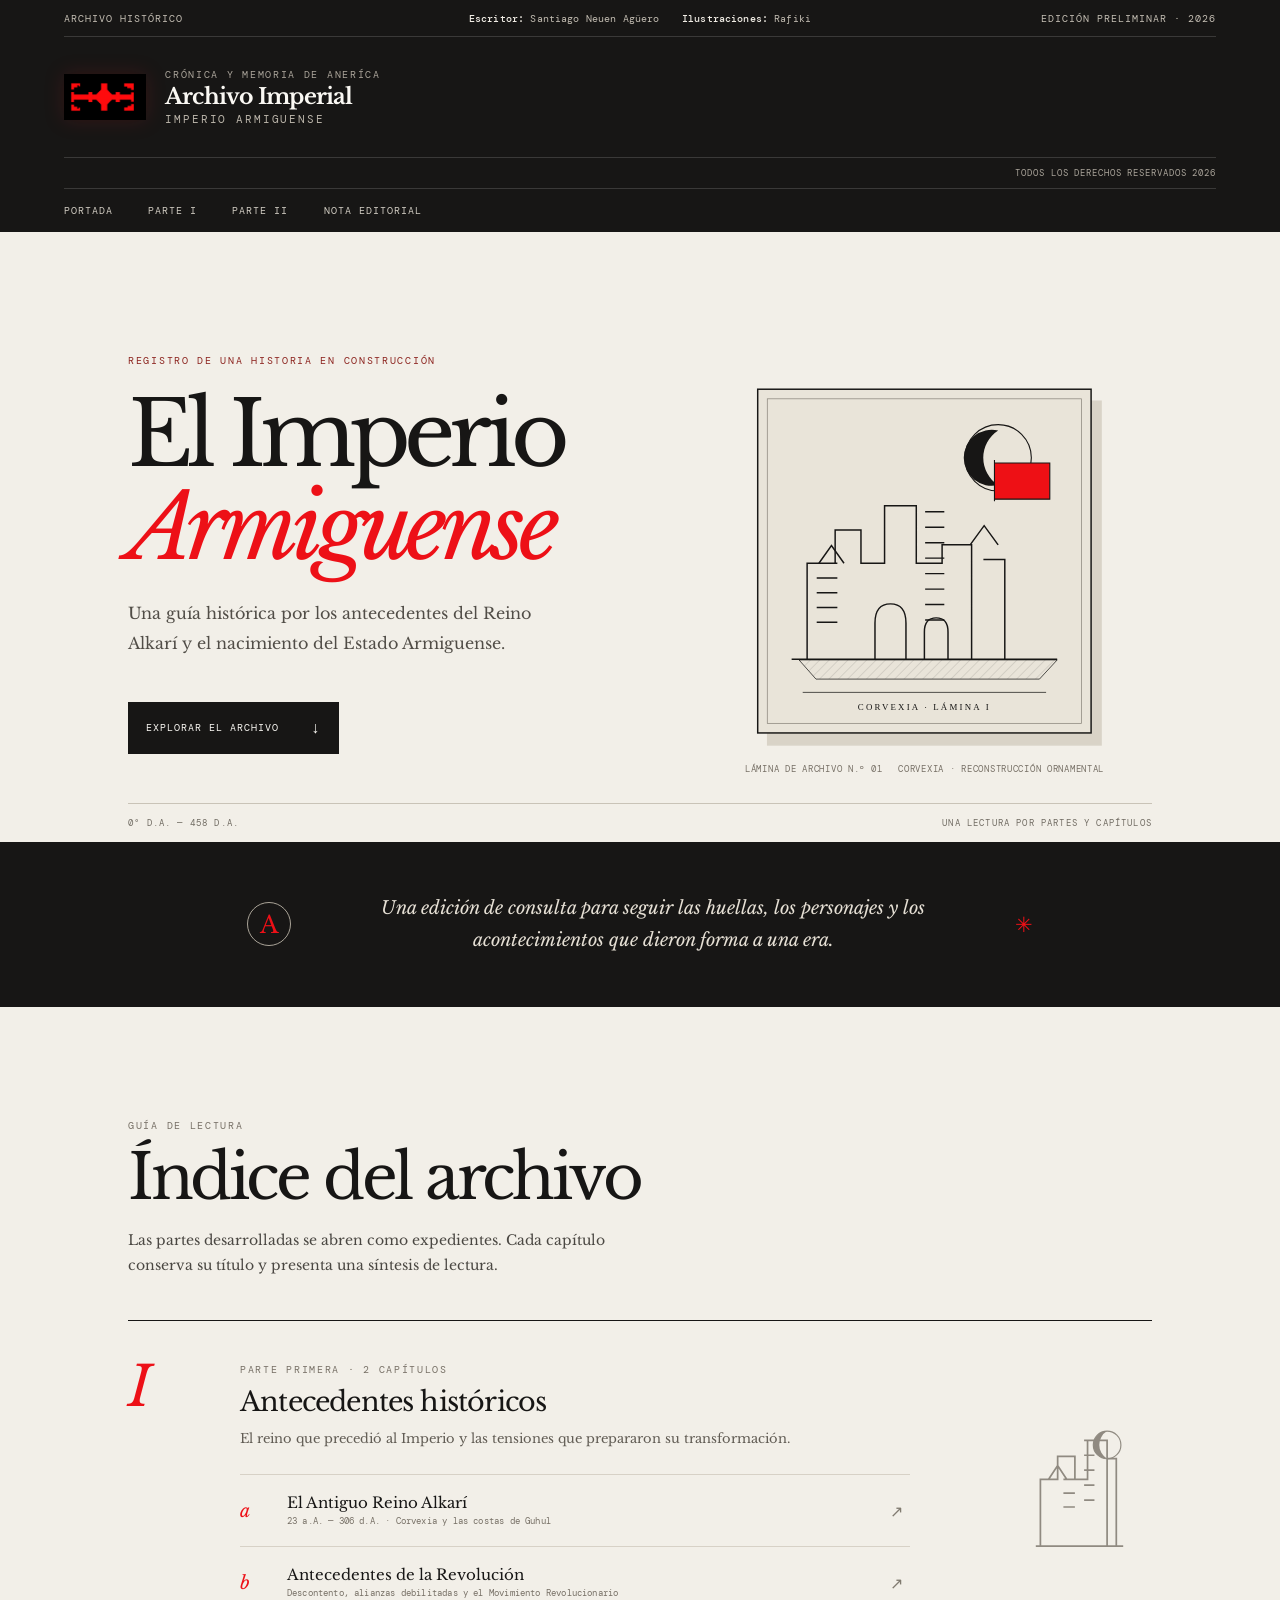
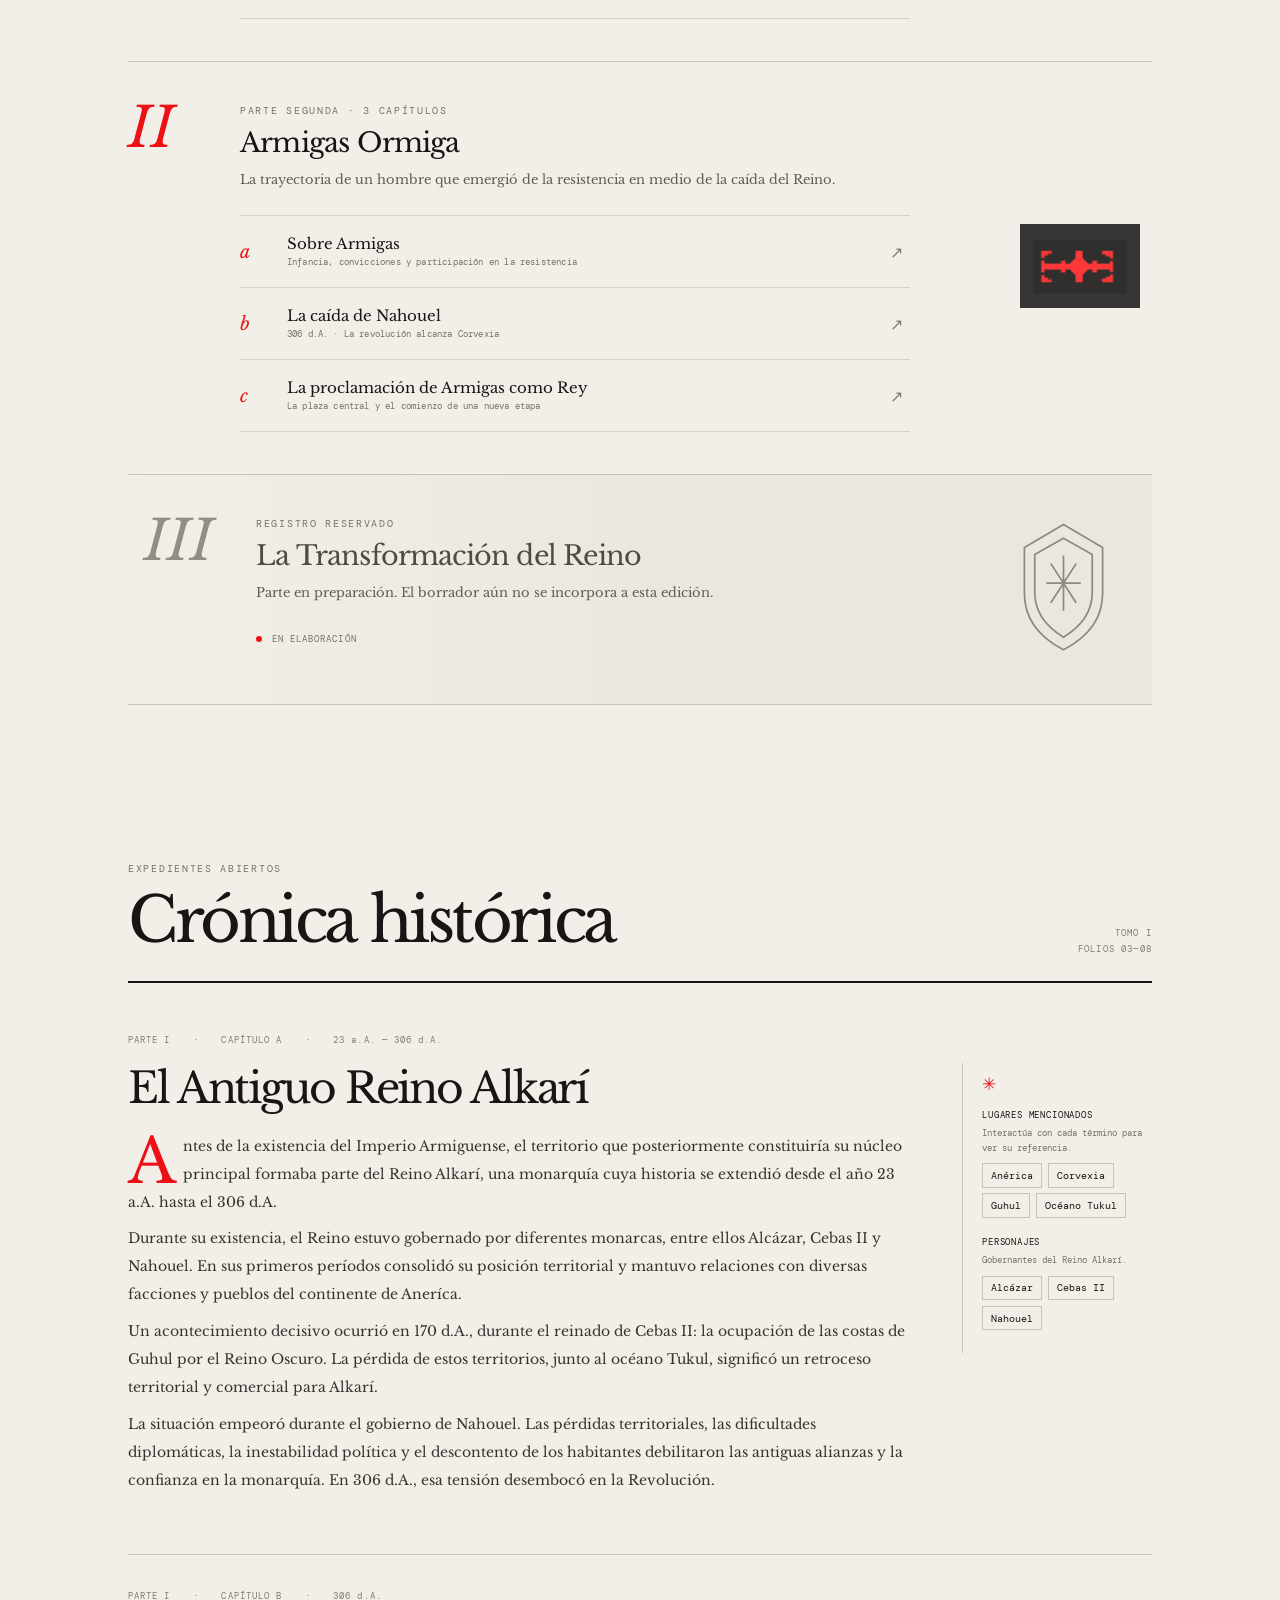
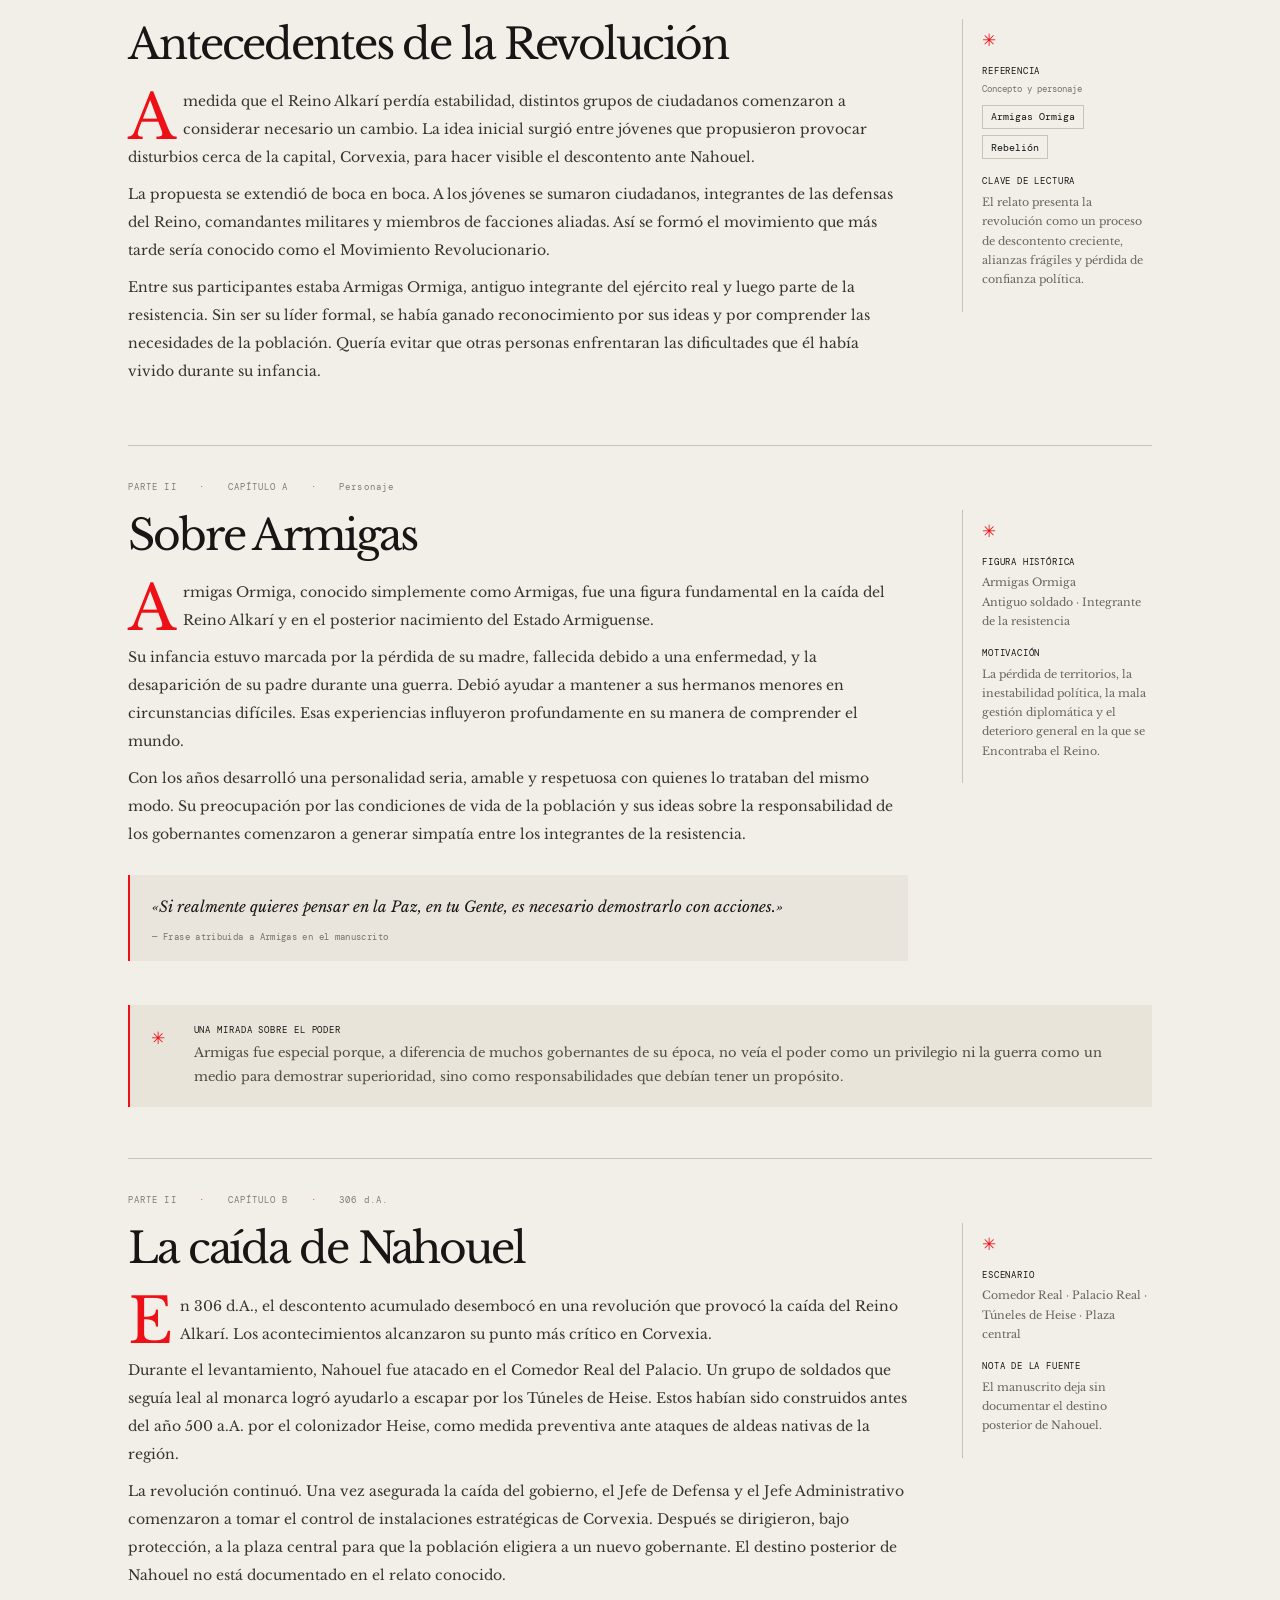
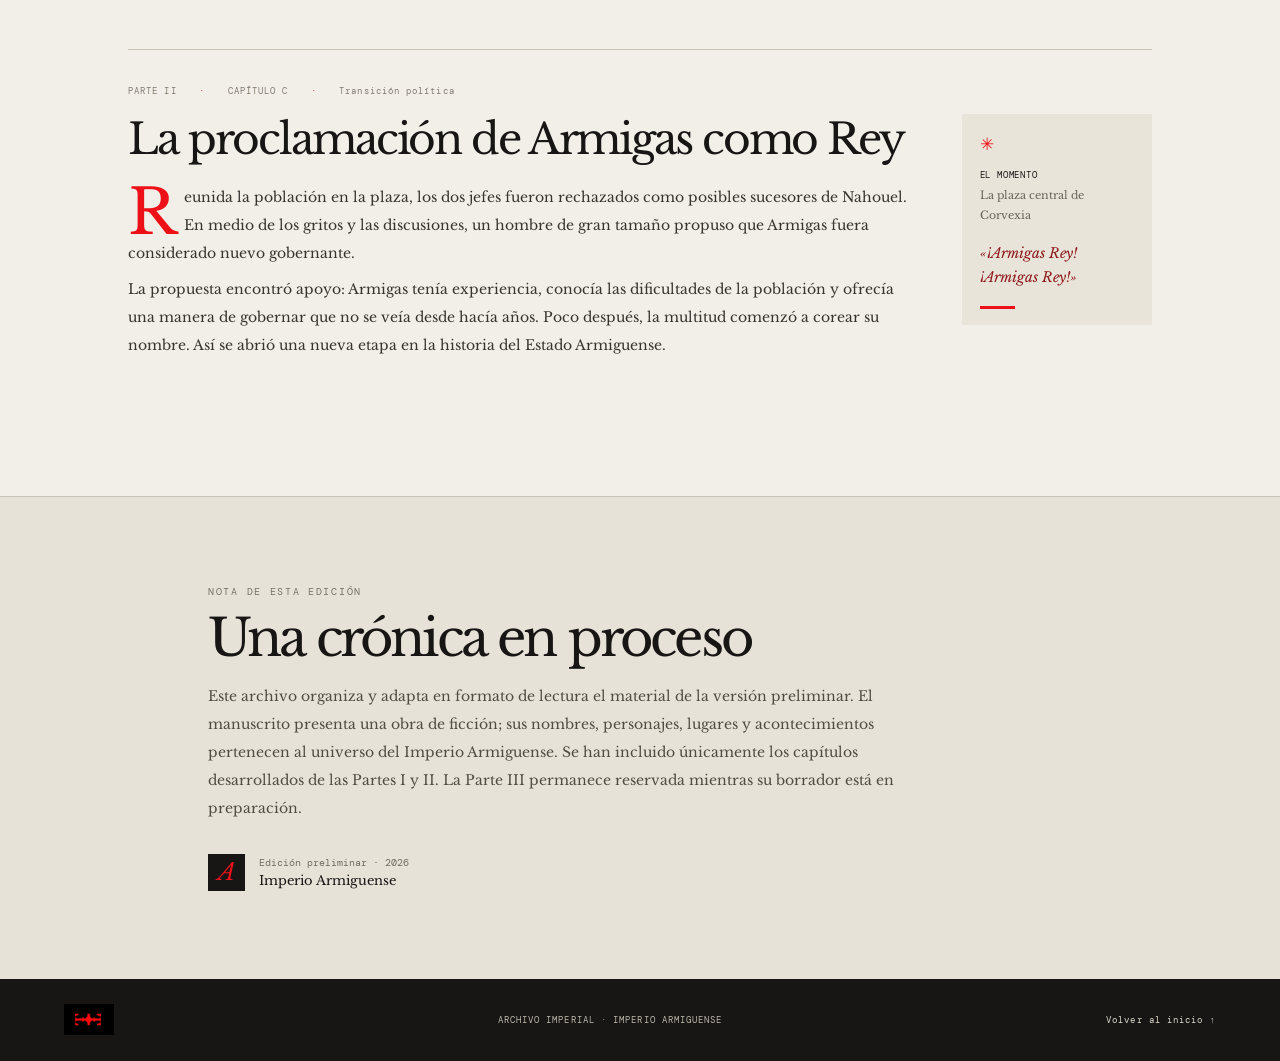
==== index.html @ c85f501e "Version Tester Se Incorporo por primera ver la Versión 1.0.0 de la "Historia Armiguense" (Textos Pre" ====
<!doctype html>
<html lang="es">
<head>
  <meta charset="utf-8">
  <meta name="viewport" content="width=device-width, initial-scale=1">
  <meta name="theme-color" content="#11100f">
  <meta name="description" content="Archivo histórico del Imperio Armiguense. Edición preliminar para consulta y lectura.">
  <title>Archivo Imperial · Imperio Armiguense</title>
  <link rel="stylesheet" href="styles.css">
</head>
<body>
  <a class="skip-link" href="#contenido">Saltar al contenido</a>
  <header class="masthead" id="inicio">
    <div class="topline"><span>ARCHIVO HISTÓRICO</span><span class="topline-credits"><span><strong>Escritor:</strong> Santiago Neuen Agüero</span><span><strong>Ilustraciones:</strong> Rafiki</span></span><span>EDICIÓN PRELIMINAR · 2026</span></div>
    <div class="masthead-main">
      <a class="sigil" href="#inicio" aria-label="Inicio del Archivo Imperial"><img src="estandarte-armiguense.png" alt="Estandarte rojo del Imperio Armiguense"></a>
      <div class="masthead-copy"><p class="eyebrow">Crónica y memoria de Aneríca</p><a class="wordmark" href="#inicio">Archivo Imperial</a><p class="subtitle">Imperio Armiguense</p></div>
      <button class="menu-toggle" aria-expanded="false" aria-controls="site-nav">Índice <span aria-hidden="true">☰</span></button>
    </div>
    <div class="rights-line"><span>Todos los Derechos Reservados 2026</span></div>
    <nav class="site-nav" id="site-nav" aria-label="Navegación principal">
      <a href="#portada">Portada</a><a href="#parte-i">Parte I</a><a href="#parte-ii">Parte II</a><a href="#nota-editorial">Nota editorial</a>
    </nav>
  </header>

  <main id="contenido">
    <section class="hero" id="portada" aria-labelledby="hero-title">
      <div class="hero-copy">
        <p class="eyebrow">Registro de una historia en construcción</p>
        <h1 id="hero-title">El Imperio<br><em>Armiguense</em></h1>
        <p class="hero-lede">Una guía histórica por los antecedentes del Reino Alkarí y el nacimiento del Estado Armiguense.</p>
        <a class="button" href="#indice">Explorar el archivo <span aria-hidden="true">↓</span></a>
      </div>
      <figure class="hero-art">
        <svg class="archival-illustration" viewBox="0 0 500 510" role="img" aria-labelledby="art-title art-desc">
          <title id="art-title">Estudio de archivo: Corvexia y el estandarte</title><desc id="art-desc">Ilustración vectorial original de una torre antigua, una luna y el estandarte armiguense, enmarcados como una lámina histórica.</desc>
          <defs><pattern id="hatch" width="9" height="9" patternTransform="rotate(45)" patternUnits="userSpaceOnUse"><line x1="0" y1="0" x2="0" y2="9" stroke="#171615" stroke-width="1" opacity=".28"/></pattern></defs>
          <rect x="24" y="22" width="452" height="466" fill="#e9e4d9" stroke="#171615" stroke-width="2"/><rect x="37" y="35" width="426" height="440" fill="none" stroke="#8b867c"/>
          <circle cx="350" cy="115" r="45" fill="none" stroke="#171615" stroke-width="1.5"/><path d="M350 78a38 38 0 1 0 0 74 44 44 0 0 1 0-74Z" fill="#171615"/>
          <path d="M70 388h360M91 388V258h38v-45h35v45h32v-78h43v78h35V233h40v155M104 258h28m-28 20h28m-28 20h28m-28 20h28m-28 20h28M251 188h26m-26 21h26m-26 21h26m-26 21h26m-26 21h26m-26 21h26m-26 21h26m-26 21h26M330 253h29v135" fill="none" stroke="#171615" stroke-width="2"/>
          <path d="M183 388v-49q0-26 21-26t21 26v49M250 388v-37q0-19 16-19t16 19v37M107 258l17-24 17 24m171-25 19-26 19 26" fill="none" stroke="#171615" stroke-width="2"/>
          <path d="M80 389h350l-24 26H103z" fill="url(#hatch)" stroke="#171615"/><path d="M345 174v-56m0 4h75v49h-75" fill="#ee1015" stroke="#171615" stroke-width="1.5"/><path d="M85 433h330" stroke="#171615"/><text x="250" y="457" text-anchor="middle" font-family="Georgia,serif" font-size="12" letter-spacing="3" fill="#171615">CORVEXIA · LÁMINA I</text>
          <g fill="#171615"><path d="M82 95h34m-17-17v34M412 83h24m-12-12v24M80 345h19m-9-10v20M414 340h21m-11-11v22"/></g>
        </svg>
        <figcaption><span>Lámina de archivo n.º 01</span><span>Corvexia · reconstrucción ornamental</span></figcaption>
      </figure>
      <div class="hero-foot"><span>0° d.A. — 458 d.A.</span><span>Una lectura por partes y capítulos</span></div>
    </section>

    <section class="intro-band" aria-label="Acerca de esta edición">
      <span class="seal" aria-hidden="true">A</span><p>Una edición de consulta para seguir las huellas, los personajes y los acontecimientos que dieron forma a una era.</p><span class="intro-mark">✳</span>
    </section>

    <section class="archive-section" id="indice" aria-labelledby="index-title">
      <div class="section-heading"><p class="eyebrow">Guía de lectura</p><h2 id="index-title">Índice del archivo</h2><p class="section-note">Las partes desarrolladas se abren como expedientes. Cada capítulo conserva su título y presenta una síntesis de lectura.</p></div>
      <div class="part-list">
        <article class="part-card" id="parte-i">
          <div class="part-number">I</div><div class="part-body"><p class="eyebrow">Parte primera · 2 capítulos</p><h3>Antecedentes históricos</h3><p>El reino que precedió al Imperio y las tensiones que prepararon su transformación.</p>
            <div class="chapter-list">
              <a class="chapter" href="#capitulo-alkari"><span class="chapter-letter">a</span><span><strong>El Antiguo Reino Alkarí</strong><small>23 a.A. — 306 d.A. · Corvexia y las costas de Guhul</small></span><span class="arrow">↗</span></a>
              <a class="chapter" href="#capitulo-revolucion"><span class="chapter-letter">b</span><span><strong>Antecedentes de la Revolución</strong><small>Descontento, alianzas debilitadas y el Movimiento Revolucionario</small></span><span class="arrow">↗</span></a>
            </div>
          </div>
          <div class="part-ornament" aria-hidden="true"><svg viewBox="0 0 100 130"><path d="M16 114V56h15V36h15v20h11V22h17v92M12 114h76M36 56h10m-10 12h10m-10 12h10m8-58h9m-9 13h9m-9 13h9m-9 13h9m-9 13h9m11-36h8v76M23 56l8-12 8 12" fill="none" stroke="currentColor" stroke-width="1.5"/><circle cx="74" cy="26" r="12" fill="none" stroke="currentColor"/><path d="M74 14a12 12 0 1 0 0 24 14 14 0 0 1 0-24" fill="currentColor"/></svg></div>
        </article>
        <article class="part-card" id="parte-ii">
          <div class="part-number">II</div><div class="part-body"><p class="eyebrow">Parte segunda · 3 capítulos</p><h3>Armigas Ormiga</h3><p>La trayectoria de un hombre que emergió de la resistencia en medio de la caída del Reino.</p>
            <div class="chapter-list">
              <a class="chapter" href="#capitulo-armigas"><span class="chapter-letter">a</span><span><strong>Sobre Armigas</strong><small>Infancia, convicciones y participación en la resistencia</small></span><span class="arrow">↗</span></a>
              <a class="chapter" href="#capitulo-nahouel"><span class="chapter-letter">b</span><span><strong>La caída de Nahouel</strong><small>306 d.A. · La revolución alcanza Corvexia</small></span><span class="arrow">↗</span></a>
              <a class="chapter" href="#capitulo-proclamacion"><span class="chapter-letter">c</span><span><strong>La proclamación de Armigas como Rey</strong><small>La plaza central y el comienzo de una nueva etapa</small></span><span class="arrow">↗</span></a>
            </div>
          </div>
          <div class="part-ornament emblem-ornament" aria-hidden="true"><img src="estandarte-armiguense.png" alt=""></div>
        </article>
        <article class="part-card future" aria-label="Parte III en preparación">
          <div class="part-number">III</div><div class="part-body"><p class="eyebrow">Registro reservado</p><h3>La Transformación del Reino</h3><p>Parte en preparación. El borrador aún no se incorpora a esta edición.</p><span class="coming"><i></i> En elaboración</span></div>
          <div class="part-ornament" aria-hidden="true"><svg viewBox="0 0 100 130"><path d="M50 10 84 30v40c0 23-15 39-34 49C31 109 16 93 16 70V30zM50 22 75 36v33c0 17-10 30-25 39C35 99 25 86 25 69V36z" fill="none" stroke="currentColor" stroke-width="1.5"/><path d="M50 37v48m-15-24h30m-26-17 22 34m0-34L39 78" stroke="currentColor" stroke-width="1.5"/></svg></div>
        </article>
      </div>
    </section>

    <section class="reading-section" aria-labelledby="reading-title">
      <div class="reading-header"><div><p class="eyebrow">Expedientes abiertos</p><h2 id="reading-title">Crónica histórica</h2></div><span class="folio">TOMO I<br>FOLIOS 03—08</span></div>
      <article class="chapter-entry" id="capitulo-alkari">
        <div class="entry-meta"><span>PARTE I</span><span>CAPÍTULO A</span><span>23 a.A. — 306 d.A.</span></div><div class="entry-layout"><div><h3>El Antiguo Reino Alkarí</h3><p class="dropcap">Antes de la existencia del Imperio Armiguense, el territorio que posteriormente constituiría su núcleo principal formaba parte del Reino Alkarí, una monarquía cuya historia se extendió desde el año 23 a.A. hasta el 306 d.A.</p><p>Durante su existencia, el Reino estuvo gobernado por diferentes monarcas, entre ellos Alcázar, Cebas II y Nahouel. En sus primeros períodos consolidó su posición territorial y mantuvo relaciones con diversas facciones y pueblos del continente de Aneríca.</p><p>Un acontecimiento decisivo ocurrió en 170 d.A., durante el reinado de Cebas II: la ocupación de las costas de Guhul por el Reino Oscuro. La pérdida de estos territorios, junto al océano Tukul, significó un retroceso territorial y comercial para Alkarí.</p><p>La situación empeoró durante el gobierno de Nahouel. Las pérdidas territoriales, las dificultades diplomáticas, la inestabilidad política y el descontento de los habitantes debilitaron las antiguas alianzas y la confianza en la monarquía. En 306 d.A., esa tensión desembocó en la Revolución.</p></div><aside class="margin-note glossary-note"><span class="note-symbol">✳</span><p class="note-heading"><strong>Lugares mencionados</strong><span>Interactúa con cada término para ver su referencia.</span></p><div class="glossary-list"><span class="glossary-item"><button class="glossary-trigger" aria-expanded="false" aria-describedby="tip-anerica">Anérica</button><span class="glossary-tooltip" id="tip-anerica" role="tooltip">Continente en el que se desarrollaron los principales acontecimientos históricos del Imperio Armiguense y de otros reinos y territorios.</span></span><span class="glossary-item"><button class="glossary-trigger" aria-expanded="false" aria-describedby="tip-corvexia">Corvexia</button><span class="glossary-tooltip" id="tip-corvexia" role="tooltip">Capital del Reino Alkarí y escenario de la revolución que puso fin al gobierno de Nahouel.</span></span><span class="glossary-item"><button class="glossary-trigger" aria-expanded="false" aria-describedby="tip-guhul">Guhul</button><span class="glossary-tooltip" id="tip-guhul" role="tooltip">Territorio costero del Reino Alkarí, ocupado por el Reino Oscuro en 170 d.A. y recuperado posteriormente por Armigas.</span></span><span class="glossary-item"><button class="glossary-trigger" aria-expanded="false" aria-describedby="tip-tukul">Océano Tukul</button><span class="glossary-tooltip" id="tip-tukul" role="tooltip">Cuerpo de agua que limita con las costas de Guhul, en la región de Anérica del Sur.</span></span></div><p class="note-heading people-heading"><strong>Personajes</strong><span>Gobernantes del Reino Alkarí.</span></p><div class="glossary-list"><span class="glossary-item"><button class="glossary-trigger" aria-expanded="false" aria-describedby="tip-alcazar">Alcázar</button><span class="glossary-tooltip" id="tip-alcazar" role="tooltip">Primer gobernante conocido del Reino Alkarí. Su mandato se extendió desde el 23 a.A. hasta el 107 d.A.</span></span><span class="glossary-item"><button class="glossary-trigger" aria-expanded="false" aria-describedby="tip-cebas">Cebas II</button><span class="glossary-tooltip" id="tip-cebas" role="tooltip">Segundo gobernante del Reino Alkarí. Durante su mandato, en 170 d.A., el Reino Oscuro ocupó las costas de Guhul.</span></span><span class="glossary-item"><button class="glossary-trigger" aria-expanded="false" aria-describedby="tip-nahouel">Nahouel</button><span class="glossary-tooltip" id="tip-nahouel" role="tooltip">Último rey del Reino Alkarí. Fue derrocado durante la revolución de Corvexia en 306 d.A.</span></span></div></aside></div>
      </article>
      <article class="chapter-entry" id="capitulo-revolucion">
        <div class="entry-meta"><span>PARTE I</span><span>CAPÍTULO B</span><span>306 d.A.</span></div><div class="entry-layout"><div><h3>Antecedentes de la Revolución</h3><p class="dropcap">A medida que el Reino Alkarí perdía estabilidad, distintos grupos de ciudadanos comenzaron a considerar necesario un cambio. La idea inicial surgió entre jóvenes que propusieron provocar disturbios cerca de la capital, Corvexia, para hacer visible el descontento ante Nahouel.</p><p>La propuesta se extendió de boca en boca. A los jóvenes se sumaron ciudadanos, integrantes de las defensas del Reino, comandantes militares y miembros de facciones aliadas. Así se formó el movimiento que más tarde sería conocido como el Movimiento Revolucionario.</p><p>Entre sus participantes estaba Armigas Ormiga, antiguo integrante del ejército real y luego parte de la resistencia. Sin ser su líder formal, se había ganado reconocimiento por sus ideas y por comprender las necesidades de la población. Quería evitar que otras personas enfrentaran las dificultades que él había vivido durante su infancia.</p></div><aside class="margin-note glossary-note"><span class="note-symbol">✳</span><p class="note-heading"><strong>Referencia</strong><span>Concepto y personaje</span></p><div class="glossary-list"><span class="glossary-item"><button class="glossary-trigger" aria-expanded="false" aria-describedby="tip-armigas">Armigas Ormiga</button><span class="glossary-tooltip" id="tip-armigas" role="tooltip">Fundador del Imperio Armiguense y primer rey tras la caída del Reino Alkarí. Destacó por su compromiso con la población y su visión de gobierno.</span></span><span class="glossary-item"><button class="glossary-trigger" aria-expanded="false" aria-describedby="tip-rebelion">Rebelión</button><span class="glossary-tooltip" id="tip-rebelion" role="tooltip">Movimiento de oposición contra una autoridad establecida, generalmente motivado por el descontento o el rechazo a sus decisiones y formas de gobierno.</span></span></div><p><strong>Clave de lectura</strong>El relato presenta la revolución como un proceso de descontento creciente, alianzas frágiles y pérdida de confianza política.</p></aside></div>
      </article>
      <article class="chapter-entry" id="capitulo-armigas">
        <div class="entry-meta"><span>PARTE II</span><span>CAPÍTULO A</span><span>Personaje</span></div><div class="entry-layout"><div><h3>Sobre Armigas</h3><p class="dropcap">Armigas Ormiga, conocido simplemente como Armigas, fue una figura fundamental en la caída del Reino Alkarí y en el posterior nacimiento del Estado Armiguense.</p><p>Su infancia estuvo marcada por la pérdida de su madre, fallecida debido a una enfermedad, y la desaparición de su padre durante una guerra. Debió ayudar a mantener a sus hermanos menores en circunstancias difíciles. Esas experiencias influyeron profundamente en su manera de comprender el mundo.</p><p>Con los años desarrolló una personalidad seria, amable y respetuosa con quienes lo trataban del mismo modo. Su preocupación por las condiciones de vida de la población y sus ideas sobre la responsabilidad de los gobernantes comenzaron a generar simpatía entre los integrantes de la resistencia.</p><blockquote>«Si realmente quieres pensar en la Paz, en tu Gente, es necesario demostrarlo con acciones.»<cite>— Frase atribuida a Armigas en el manuscrito</cite></blockquote></div><aside class="margin-note"><span class="note-symbol">✳</span><p><strong>Figura histórica</strong>Armigas Ormiga<br>Antiguo soldado · Integrante de la resistencia</p><p><strong>Motivación</strong>La pérdida de territorios, la inestabilidad política, la mala gestión diplomática y el deterioro general en la que se Encontraba el Reino.</p></aside></div>
        <div class="armigas-detail"><span class="detail-mark" aria-hidden="true">✳</span><p><strong>Una mirada sobre el poder</strong>Armigas fue especial porque, a diferencia de muchos gobernantes de su época, no veía el poder como un privilegio ni la guerra como un medio para demostrar superioridad, sino como responsabilidades que debían tener un propósito.</p></div>
      </article>
      <article class="chapter-entry" id="capitulo-nahouel">
        <div class="entry-meta"><span>PARTE II</span><span>CAPÍTULO B</span><span>306 d.A.</span></div><div class="entry-layout"><div><h3>La caída de Nahouel</h3><p class="dropcap">En 306 d.A., el descontento acumulado desembocó en una revolución que provocó la caída del Reino Alkarí. Los acontecimientos alcanzaron su punto más crítico en Corvexia.</p><p>Durante el levantamiento, Nahouel fue atacado en el Comedor Real del Palacio. Un grupo de soldados que seguía leal al monarca logró ayudarlo a escapar por los Túneles de Heise. Estos habían sido construidos antes del año 500 a.A. por el colonizador Heise, como medida preventiva ante ataques de aldeas nativas de la región.</p><p>La revolución continuó. Una vez asegurada la caída del gobierno, el Jefe de Defensa y el Jefe Administrativo comenzaron a tomar el control de instalaciones estratégicas de Corvexia. Después se dirigieron, bajo protección, a la plaza central para que la población eligiera a un nuevo gobernante. El destino posterior de Nahouel no está documentado en el relato conocido.</p></div><aside class="margin-note"><span class="note-symbol">✳</span><p><strong>Escenario</strong>Comedor Real · Palacio Real · Túneles de Heise · Plaza central</p><p><strong>Nota de la fuente</strong>El manuscrito deja sin documentar el destino posterior de Nahouel.</p></aside></div>
      </article>
      <article class="chapter-entry last-entry" id="capitulo-proclamacion">
        <div class="entry-meta"><span>PARTE II</span><span>CAPÍTULO C</span><span>Transición política</span></div><div class="entry-layout"><div><h3>La proclamación de Armigas como Rey</h3><p class="dropcap">Reunida la población en la plaza, los dos jefes fueron rechazados como posibles sucesores de Nahouel. En medio de los gritos y las discusiones, un hombre de gran tamaño propuso que Armigas fuera considerado nuevo gobernante.</p><p>La propuesta encontró apoyo: Armigas tenía experiencia, conocía las dificultades de la población y ofrecía una manera de gobernar que no se veía desde hacía años. Poco después, la multitud comenzó a corear su nombre. Así se abrió una nueva etapa en la historia del Estado Armiguense.</p></div><aside class="margin-note proclamation-note"><span class="note-symbol">✳</span><p><strong>El momento</strong>La plaza central de Corvexia</p><p>«¡Armigas Rey! ¡Armigas Rey!»</p><span class="red-rule"></span></aside></div>
      </article>
    </section>

    <section class="editorial-note" id="nota-editorial"><p class="eyebrow">Nota de esta edición</p><h2>Una crónica en proceso</h2><p>Este archivo organiza y adapta en formato de lectura el material de la versión preliminar. El manuscrito presenta una obra de ficción; sus nombres, personajes, lugares y acontecimientos pertenecen al universo del Imperio Armiguense. Se han incluido únicamente los capítulos desarrollados de las Partes I y II. La Parte III permanece reservada mientras su borrador está en preparación.</p><div class="editorial-signature"><span class="signature-mark">A</span><span>Edición preliminar · 2026<br><strong>Imperio Armiguense</strong></span></div></section>
  </main>
  <footer class="footer"><a class="footer-mark" href="#inicio"><img src="estandarte-armiguense.png" alt=""></a><span>ARCHIVO IMPERIAL · IMPERIO ARMIGUENSE</span><a href="#inicio">Volver al inicio ↑</a></footer>
  <script>
    const toggle = document.querySelector('.menu-toggle');
    const nav = document.querySelector('.site-nav');
    toggle.addEventListener('click', () => {
      const open = toggle.getAttribute('aria-expanded') === 'true';
      toggle.setAttribute('aria-expanded', String(!open));
      nav.classList.toggle('is-open', !open);
    });
    nav.querySelectorAll('a').forEach(link => link.addEventListener('click', () => {
      toggle.setAttribute('aria-expanded', 'false'); nav.classList.remove('is-open');
    }));
    const glossaryTriggers = document.querySelectorAll('.glossary-trigger');
    glossaryTriggers.forEach(trigger => trigger.addEventListener('click', event => {
      event.stopPropagation();
      const wasOpen = trigger.getAttribute('aria-expanded') === 'true';
      glossaryTriggers.forEach(item => item.setAttribute('aria-expanded', 'false'));
      trigger.setAttribute('aria-expanded', String(!wasOpen));
    }));
    document.addEventListener('click', () => glossaryTriggers.forEach(item => item.setAttribute('aria-expanded', 'false')));
    document.addEventListener('keydown', event => {
      if (event.key === 'Escape') glossaryTriggers.forEach(item => item.setAttribute('aria-expanded', 'false'));
    });
  </script>
</body>
</html>
---- styles.css ----
@import url('https://fonts.googleapis.com/css2?family=DM+Mono:wght@400;500&family=Libre+Baskerville:ital,wght@0,400;0,700;1,400&family=Manrope:wght@400;500;600;700&display=swap');

:root{--ink:#171615;--ink-soft:#4a4742;--paper:#f2efe8;--paper-light:#faf8f3;--paper-deep:#e7e2d7;--red:#ed1017;--rule:#c9c3b7;--serif:'Libre Baskerville',Georgia,'Times New Roman',serif;--sans:'Manrope',Arial,sans-serif;--mono:'DM Mono',Consolas,monospace;--measure:72rem}
*{box-sizing:border-box}html{scroll-behavior:smooth;scroll-padding-top:1.3rem}body{margin:0;background:var(--paper);color:var(--ink);font-family:var(--sans);font-size:15px;line-height:1.7}a{color:inherit}img,svg{display:block;max-width:100%}.skip-link{position:absolute;top:-5rem;left:1rem;z-index:20;background:var(--paper-light);padding:.7rem 1rem}.skip-link:focus{top:1rem}.masthead{background:var(--ink);color:var(--paper-light);padding:0 max(5vw,calc((100vw - var(--measure))/2))}.topline{min-height:37px;border-bottom:1px solid #ffffff26;display:grid;grid-template-columns:1fr auto 1fr;align-items:center;gap:1rem;font:10px var(--mono);letter-spacing:.1em;color:#c4beb3}.topline>span:last-child{text-align:right}.topline-credits{display:flex;align-items:center;gap:1.4rem;letter-spacing:.015em;text-transform:none}.topline-credits strong{color:#f1ede5;font-weight:500}.masthead-main{min-height:120px;display:flex;align-items:center;gap:1.2rem;padding:1rem 0}.sigil{width:82px;height:72px;flex:0 0 82px;display:grid;place-items:center;background:transparent;padding:0}.sigil img{width:100%;height:100%;object-fit:contain;filter:drop-shadow(0 0 10px #ed101722)}.masthead-copy{flex:1}.eyebrow{font:10px var(--mono);letter-spacing:.17em;text-transform:uppercase;color:#777066;margin:0 0 .65rem}.masthead .eyebrow{color:#aaa49a;margin-bottom:.1rem}.wordmark{text-decoration:none;font:700 22px var(--serif);letter-spacing:-.04em}.subtitle{font:11px var(--mono);letter-spacing:.17em;text-transform:uppercase;color:#bbb5aa;margin:.05rem 0 0}.rights-line{min-height:31px;border-top:1px solid #ffffff26;display:flex;align-items:center;justify-content:flex-end;color:#aaa49a;font:9px var(--mono);letter-spacing:.1em;text-transform:uppercase}.site-nav{height:44px;display:flex;align-items:center;gap:2.2rem;border-top:1px solid #ffffff26}.site-nav a{text-decoration:none;text-transform:uppercase;font:10px var(--mono);letter-spacing:.1em;color:#d1ccc2;transition:color .2s}.site-nav a:hover,.site-nav a:focus{color:#fff}.menu-toggle{display:none;background:none;border:0;color:var(--paper-light);font:11px var(--mono);text-transform:uppercase;letter-spacing:.1em}.hero{min-height:610px;max-width:var(--measure);margin:auto;padding:5.6rem 5vw 1rem;display:grid;grid-template-columns:1fr .9fr;align-items:center;column-gap:4rem;position:relative}.hero-copy{padding:1.5rem 0 4rem}.hero-copy .eyebrow{color:#8c241f}.hero h1{font:400 clamp(3.35rem,7vw,6.6rem)/1.04 var(--serif);letter-spacing:-.07em;margin:1.3rem 0 1.5rem}.hero h1 em{color:var(--red);font-weight:400}.hero-lede{max-width:420px;font:16px/1.9 var(--serif);color:#514d47}.button{margin-top:1.7rem;display:inline-flex;align-items:center;gap:2rem;padding:.9rem 1.05rem;background:var(--ink);color:var(--paper-light);text-decoration:none;font:10px var(--mono);letter-spacing:.1em;text-transform:uppercase;border:1px solid var(--ink);transition:background .2s,color .2s}.button:hover{background:transparent;color:var(--ink)}.button span{font-size:16px}.hero-art{max-width:440px;margin:0 auto}.archival-illustration{width:100%;filter:drop-shadow(10px 12px 0 #d9d3c7)}.hero-art figcaption{display:flex;justify-content:space-between;gap:1rem;margin:.9rem .3rem 0;color:#777066;font:9px var(--mono);text-transform:uppercase;letter-spacing:.08em}.hero-foot{position:absolute;bottom:0;left:5vw;right:5vw;border-top:1px solid var(--rule);padding:.8rem 0;display:flex;justify-content:space-between;font:9px var(--mono);letter-spacing:.13em;text-transform:uppercase;color:#716c63}.intro-band{min-height:143px;background:var(--ink);color:var(--paper-light);display:flex;justify-content:center;align-items:center;gap:2rem;padding:2rem 7vw}.intro-band p{max-width:660px;text-align:center;font:italic 18px/1.8 var(--serif);color:#e5dfd4}.seal{width:44px;height:44px;border:1px solid #a9a397;border-radius:50%;display:grid;place-items:center;font:24px var(--serif);color:var(--red);flex:0 0 auto}.intro-mark{color:var(--red);font-size:21px}.archive-section,.reading-section{max-width:var(--measure);margin:0 auto;padding:7rem 5vw}.section-heading{max-width:650px;margin-bottom:2.6rem}.section-heading h2,.reading-header h2,.editorial-note h2{font:400 clamp(2.2rem,5vw,3.9rem)/1.15 var(--serif);letter-spacing:-.055em;margin:.2rem 0 .8rem}.section-note{font:14px/1.8 var(--serif);color:var(--ink-soft);max-width:540px}.part-list{border-top:1px solid var(--ink)}.part-card{display:grid;grid-template-columns:88px 1fr 145px;gap:1.5rem;position:relative;padding:2.4rem 0 2.6rem;border-bottom:1px solid var(--rule)}.part-number{font:italic 55px/.95 var(--serif);color:var(--red);padding-top:.1rem}.part-body{max-width:670px}.part-body>.eyebrow{margin:.25rem 0 .55rem}.part-body h3{font:400 27px/1.25 var(--serif);letter-spacing:-.03em;margin:0 0 .5rem}.part-body>p:not(.eyebrow){font:13px/1.8 var(--serif);color:#615c54;margin:.4rem 0 1.25rem}.chapter-list{margin-top:1.5rem;border-top:1px solid #d7d1c6}.chapter{display:grid;grid-template-columns:34px 1fr 20px;gap:.8rem;align-items:center;min-height:72px;text-decoration:none;border-bottom:1px solid #d7d1c6;transition:padding .2s,background .2s}.chapter:hover{padding-left:.45rem;background:#eae5db}.chapter-letter{font:italic 18px var(--serif);color:var(--red)}.chapter strong{display:block;font:15px var(--serif);font-weight:400}.chapter small{display:block;color:#777066;font:9px/1.6 var(--mono);letter-spacing:.02em;margin-top:.15rem}.arrow{font:16px var(--sans);color:#817b70}.part-ornament{align-self:center;color:#787268;opacity:.8;width:115px;justify-self:center}.part-ornament svg{width:100%}.emblem-ornament{width:120px;height:84px;background:#090909;padding:13px}.emblem-ornament img{width:100%;height:100%;object-fit:contain}.future{background:linear-gradient(90deg,transparent,#ebe7de 55%,#ebe7de);padding-left:1rem;padding-right:1rem}.future .part-number{color:#938d83}.future .part-body h3{color:#4f4c46}.coming{display:inline-flex;gap:.6rem;align-items:center;font:9px var(--mono);letter-spacing:.12em;text-transform:uppercase;color:#777066;margin-top:.2rem}.coming i{display:block;width:6px;height:6px;background:var(--red);border-radius:50%}.reading-section{padding-top:2.8rem}.reading-header{display:flex;justify-content:space-between;align-items:end;padding-bottom:1.5rem;border-bottom:2px solid var(--ink);margin-bottom:1rem}.reading-header h2{margin-bottom:0}.folio{text-align:right;font:9px/1.8 var(--mono);letter-spacing:.13em;color:#817b70}.chapter-entry{padding:2.2rem 0 3.2rem;border-bottom:1px solid var(--rule);scroll-margin-top:1.5rem}.entry-meta{display:flex;gap:1.4rem;color:#817b70;font:9px var(--mono);letter-spacing:.12em}.entry-meta span+span:before{content:'·';margin-right:1.4rem;color:var(--red)}.entry-layout{display:grid;grid-template-columns:minmax(0,1fr) 190px;gap:3.4rem;margin-top:.85rem}.entry-layout h3{font:400 clamp(1.8rem,4vw,2.65rem)/1.2 var(--serif);letter-spacing:-.05em;margin:.2rem 0 1.1rem}.entry-layout>div>p{font:14px/2 var(--serif);color:#373430;margin:.55rem 0}.entry-layout .dropcap:first-letter{float:left;font:62px/.8 var(--serif);color:var(--red);padding:.09em .12em 0 0}.margin-note{border-left:1px solid var(--rule);padding:.45rem 0 .4rem 1.2rem;align-self:start;margin-top:.2rem;color:#69645b}.note-symbol{display:block;font-size:17px;color:var(--red);margin-bottom:.6rem}.margin-note p{font:11px/1.75 var(--serif);margin:0 0 1rem}.margin-note strong{display:block;color:var(--ink);font:9px var(--mono);letter-spacing:.09em;text-transform:uppercase;margin-bottom:.35rem}.entry-layout blockquote{margin:1.7rem 0 1rem;padding:1.1rem 1.4rem;border-left:2px solid var(--red);background:#eae5dc;font:italic 15px/1.85 var(--serif)}.note-heading{margin-bottom:.5rem!important}.note-heading span{display:block;font:9px/1.6 var(--mono);color:#777066}.glossary-list{display:flex;flex-wrap:wrap;gap:.35rem;margin:.35rem 0 1rem}.glossary-item{position:relative;display:inline-flex}.glossary-trigger{appearance:none;border:1px solid #c9c3b7;background:#f2efe8;padding:.3rem .5rem;color:var(--ink);font:10px var(--mono);cursor:pointer;text-align:left}.glossary-trigger:hover,.glossary-trigger:focus-visible,.glossary-trigger[aria-expanded="true"]{border-color:var(--red);color:#9e1014;outline:none}.glossary-tooltip{position:absolute;z-index:8;top:calc(100% + .45rem);left:0;width:min(270px,75vw);padding:.8rem .9rem;background:var(--ink);color:var(--paper-light);border-top:2px solid var(--red);box-shadow:0 8px 24px #17161535;font:11px/1.75 var(--serif);visibility:hidden;opacity:0;transform:translateY(-4px);transition:opacity .16s,transform .16s,visibility .16s;pointer-events:none}.glossary-item:hover .glossary-tooltip,.glossary-trigger:focus-visible+.glossary-tooltip,.glossary-trigger[aria-expanded="true"]+.glossary-tooltip{visibility:visible;opacity:1;transform:translateY(0);pointer-events:auto}.people-heading{margin-top:1.1rem!important}.armigas-detail{display:grid;grid-template-columns:30px 1fr;gap:.8rem;align-items:start;margin:1.8rem 0 0;padding:1.15rem 1.3rem;background:#e9e4d9;border-left:2px solid var(--red)}.armigas-detail p{margin:0;font:13px/1.85 var(--serif);color:#504c45}.armigas-detail strong{display:block;margin-bottom:.3rem;font:9px var(--mono);letter-spacing:.1em;text-transform:uppercase;color:var(--ink)}.detail-mark{color:var(--red);font-size:17px}.entry-layout cite{display:block;margin-top:.65rem;font:9px var(--mono);font-style:normal;color:#777066;letter-spacing:.04em}.proclamation-note{background:#e9e4d9;padding:1rem 1.1rem;border:0}.proclamation-note p:last-of-type{font-style:italic;color:#8e171a;font-size:14px}.red-rule{display:block;width:35px;height:3px;background:var(--red)}.last-entry{border-bottom:0;padding-bottom:1rem}.editorial-note{background:var(--paper-deep);padding:5.5rem max(8vw,calc((100vw - 54rem)/2));border-top:1px solid var(--rule)}.editorial-note h2{font-size:clamp(2rem,4vw,3.2rem)}.editorial-note>p:not(.eyebrow){max-width:720px;font:14px/2 var(--serif);color:#504c45}.editorial-signature{display:flex;align-items:center;gap:.9rem;margin-top:2rem;font:10px/1.8 var(--mono);color:#716c63}.editorial-signature strong{font:13px var(--serif);color:var(--ink)}.signature-mark{width:37px;height:37px;background:var(--ink);color:var(--red);display:grid;place-items:center;font:italic 23px var(--serif)}.footer{min-height:82px;background:var(--ink);color:#bdb7ac;padding:1rem max(5vw,calc((100vw - var(--measure))/2));display:flex;align-items:center;justify-content:space-between;gap:1rem;font:9px var(--mono);letter-spacing:.12em}.footer a:last-child{color:#dfd9ce;text-decoration:none}.footer-mark{width:50px;height:31px;background:#000;padding:6px}.footer-mark img{width:100%;height:100%;object-fit:contain}
@media(max-width:760px){.masthead{padding:0 5vw}.topline{font-size:7px;grid-template-columns:auto 1fr auto;gap:.5rem;letter-spacing:.04em}.topline-credits{justify-content:center;gap:.45rem;flex-wrap:wrap;font-size:7px}.masthead-main{min-height:unset;padding:.95rem 0}.sigil{width:58px;height:58px;flex-basis:58px}.rights-line{font-size:8px;min-height:29px}.wordmark{font-size:18px}.menu-toggle{display:flex;gap:.6rem;align-items:center}.site-nav{display:none;height:auto;padding:.8rem 0 1.1rem;flex-wrap:wrap;gap:.9rem 1.4rem}.site-nav.is-open{display:flex}.hero{grid-template-columns:1fr;min-height:unset;padding-top:4rem;padding-bottom:3.6rem;gap:1rem}.hero-copy{padding:0}.hero h1{font-size:clamp(3.25rem,13vw,5.5rem)}.hero-art{width:min(83%,400px);margin:1.5rem auto 0}.hero-foot{bottom:0}.intro-band{gap:1rem;min-height:125px}.intro-band p{font-size:15px}.archive-section,.reading-section{padding:4.5rem 6vw}.part-card{grid-template-columns:52px 1fr;gap:1rem;padding:1.9rem 0}.part-number{font-size:43px}.part-ornament{display:none}.part-body h3{font-size:24px}.chapter{grid-template-columns:24px 1fr 18px;gap:.5rem;min-height:76px}.chapter strong{font-size:14px}.chapter small{font-size:8px}.future{padding-left:.6rem;padding-right:.6rem}.reading-section{padding-top:1.3rem}.entry-layout{grid-template-columns:1fr;gap:1.4rem}.margin-note{margin:0;border-left:2px solid var(--rule);padding:.3rem 0 .2rem 1rem;display:grid;grid-template-columns:1fr 1fr;column-gap:1rem}.note-symbol{grid-column:1/-1;margin:0}.entry-layout h3{font-size:2rem}.entry-layout>div>p{font-size:14px;line-height:1.9}.editorial-note{padding:4rem 7vw}.footer{font-size:8px}}
@media(max-width:420px){.topline span:last-child{font-size:7px}.site-nav{gap:.8rem}.site-nav a{font-size:9px}.hero-art figcaption{font-size:7px}.intro-mark{display:none}.entry-meta{gap:.55rem;font-size:8px}.entry-meta span+span:before{margin-right:.55rem}.margin-note{grid-template-columns:1fr}.footer{flex-wrap:wrap}.footer span{flex:1}}
@media(prefers-reduced-motion:reduce){html{scroll-behavior:auto}*,*::before,*::after{transition-duration:.01ms!important;animation-duration:.01ms!important;animation-iteration-count:1!important}}
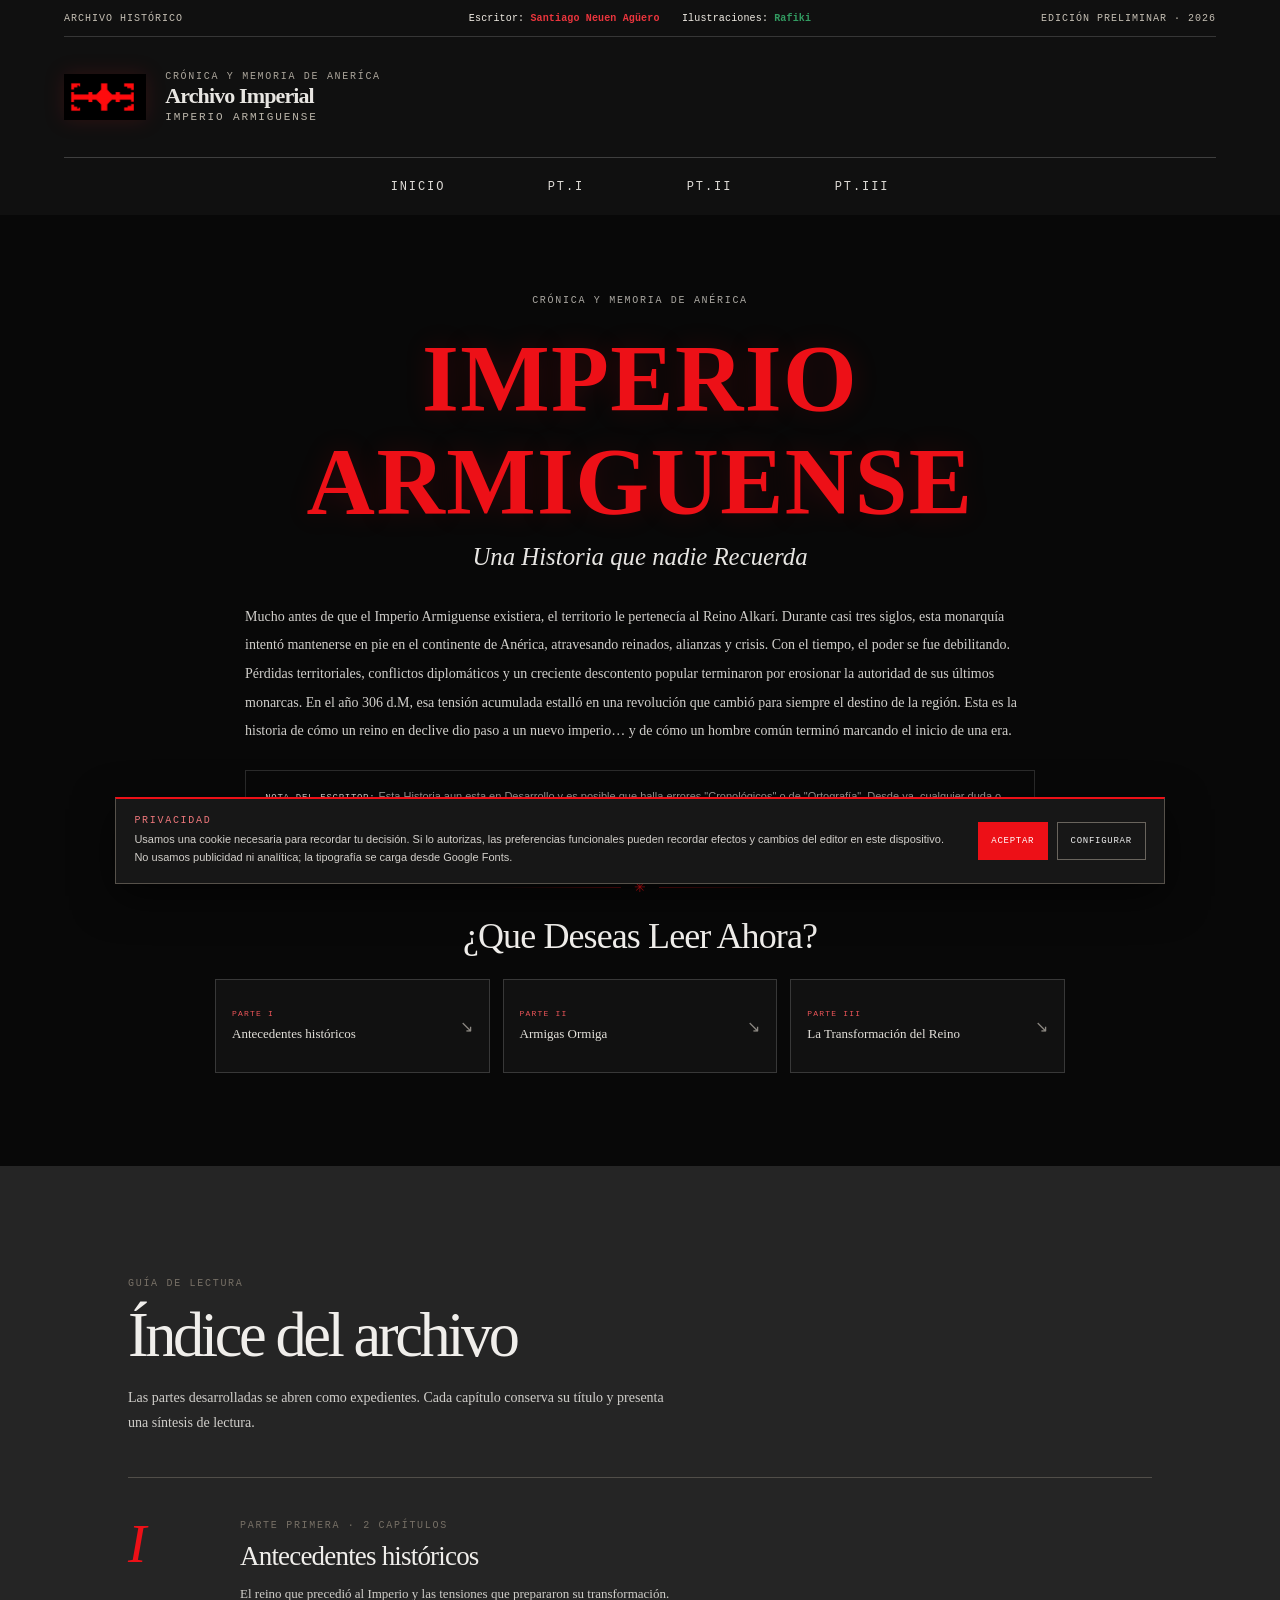
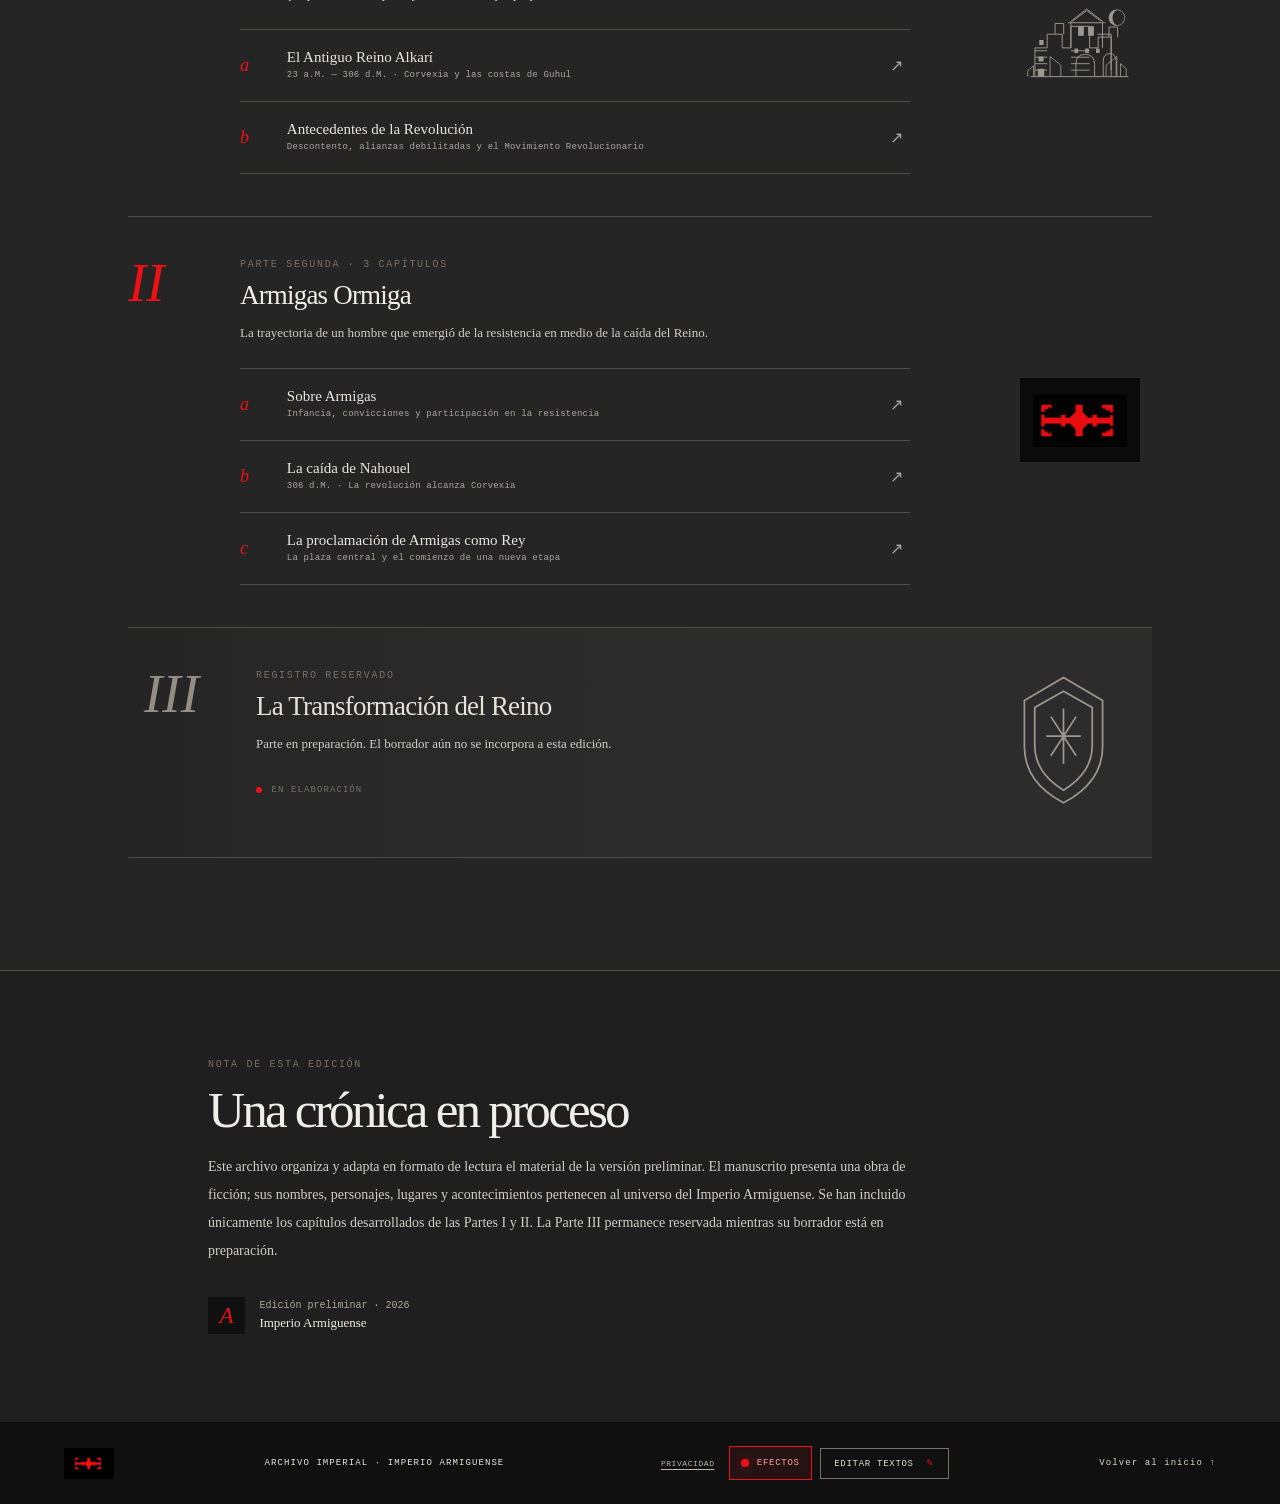
==== commit 8c40d20a: "Versión 1.0.1 Nueva Versión: 1.0.1 Datos de Actualización: - Se Implemento nuevos mecanismos de Se" ====
--- a/index.html
+++ b/index.html
@@ -2,6 +2,8 @@
 <html lang="es">
 <head>
   <meta charset="utf-8">
+  <meta http-equiv="Content-Security-Policy" content="default-src 'self'; base-uri 'self'; object-src 'none'; form-action 'self'; img-src 'self' data:; script-src 'self'; style-src 'self' 'unsafe-inline' https://fonts.googleapis.com; font-src 'self' https://fonts.gstatic.com; connect-src 'self'; upgrade-insecure-requests">
+  <meta name="referrer" content="strict-origin-when-cross-origin">
   <meta name="viewport" content="width=device-width, initial-scale=1">
   <meta name="theme-color" content="#11100f">
   <meta name="description" content="Archivo histórico del Imperio Armiguense. Edición preliminar para consulta y lectura.">
@@ -11,44 +13,29 @@
 <body>
   <a class="skip-link" href="#contenido">Saltar al contenido</a>
   <header class="masthead" id="inicio">
-    <div class="topline"><span>ARCHIVO HISTÓRICO</span><span class="topline-credits"><span><strong>Escritor:</strong> Santiago Neuen Agüero</span><span><strong>Ilustraciones:</strong> Rafiki</span></span><span>EDICIÓN PRELIMINAR · 2026</span></div>
+    <div class="topline"><span>ARCHIVO HISTÓRICO</span><span class="topline-credits"><span><strong>Escritor:</strong> <a class="credit-author" href="https://www.instagram.com/armigas.a/" target="_blank" rel="noopener noreferrer">Santiago Neuen Agüero</a></span><span><strong>Ilustraciones:</strong> <a class="credit-illustrator" href="https://www.tiktok.com/@raficordio" target="_blank" rel="noopener noreferrer">Rafiki</a></span></span><span>EDICIÓN PRELIMINAR · 2026</span></div>
     <div class="masthead-main">
       <a class="sigil" href="#inicio" aria-label="Inicio del Archivo Imperial"><img src="estandarte-armiguense.png" alt="Estandarte rojo del Imperio Armiguense"></a>
       <div class="masthead-copy"><p class="eyebrow">Crónica y memoria de Aneríca</p><a class="wordmark" href="#inicio">Archivo Imperial</a><p class="subtitle">Imperio Armiguense</p></div>
-      <button class="menu-toggle" aria-expanded="false" aria-controls="site-nav">Índice <span aria-hidden="true">☰</span></button>
     </div>
-    <div class="rights-line"><span>Todos los Derechos Reservados 2026</span></div>
     <nav class="site-nav" id="site-nav" aria-label="Navegación principal">
-      <a href="#portada">Portada</a><a href="#parte-i">Parte I</a><a href="#parte-ii">Parte II</a><a href="#nota-editorial">Nota editorial</a>
+      <a href="index.html#portada">INICIO</a><a href="parte-i.html#top-parte-i">PT.I</a><a href="parte-ii.html#top-parte-ii">PT.II</a><a href="parte-iii.html#top-parte-iii">PT.III</a>
     </nav>
   </header>
 
   <main id="contenido">
-    <section class="hero" id="portada" aria-labelledby="hero-title">
-      <div class="hero-copy">
-        <p class="eyebrow">Registro de una historia en construcción</p>
-        <h1 id="hero-title">El Imperio<br><em>Armiguense</em></h1>
-        <p class="hero-lede">Una guía histórica por los antecedentes del Reino Alkarí y el nacimiento del Estado Armiguense.</p>
-        <a class="button" href="#indice">Explorar el archivo <span aria-hidden="true">↓</span></a>
+    <section class="hero home-hero" id="portada" aria-labelledby="hero-title">
+      <div class="home-particles" aria-hidden="true"><i></i><i></i><i></i><i></i><i></i><i></i><i></i><i></i><i></i><i></i><i></i><i></i></div>
+      <div class="home-content">
+        <p class="eyebrow">Crónica y memoria de Anérica</p>
+        <h1 id="hero-title">IMPERIO ARMIGUENSE</h1>
+        <p class="home-subtitle">Una Historia que nadie Recuerda</p>
+        <p class="home-intro">Mucho antes de que el Imperio Armiguense existiera, el territorio le pertenecía al Reino Alkarí. Durante casi tres siglos, esta monarquía intentó mantenerse en pie en el continente de Anérica, atravesando reinados, alianzas y crisis. Con el tiempo, el poder se fue debilitando. Pérdidas territoriales, conflictos diplomáticos y un creciente descontento popular terminaron por erosionar la autoridad de sus últimos monarcas. En el año 306 d.M, esa tensión acumulada estalló en una revolución que cambió para siempre el destino de la región. Esta es la historia de cómo un reino en declive dio paso a un nuevo imperio… y de cómo un hombre común terminó marcando el inicio de una era.</p>
+        <p class="writer-note"><strong>Nota del Escritor:</strong> <span>Esta Historia aun esta en Desarrollo y es posible que halla errores "Cronológicos" o de "Ortografía". Desde ya, cualquier duda o Consulta, contactarse al Gmail:</span> <a href="mailto:armigas.aa@gmail.com">armigas.aa@gmail.com</a>.</p>
+        <div class="home-divider"><span></span><i aria-hidden="true">✳</i><span></span></div>
+        <h2 class="home-question">¿Que Deseas Leer Ahora?</h2>
+        <div class="home-part-links"><a href="parte-i.html#top-parte-i"><span>PARTE I</span><strong>Antecedentes históricos</strong><i aria-hidden="true">↘</i></a><a href="parte-ii.html#top-parte-ii"><span>PARTE II</span><strong>Armigas Ormiga</strong><i aria-hidden="true">↘</i></a><a href="parte-iii.html#top-parte-iii"><span>PARTE III</span><strong>La Transformación del Reino</strong><i aria-hidden="true">↘</i></a></div>
       </div>
-      <figure class="hero-art">
-        <svg class="archival-illustration" viewBox="0 0 500 510" role="img" aria-labelledby="art-title art-desc">
-          <title id="art-title">Estudio de archivo: Corvexia y el estandarte</title><desc id="art-desc">Ilustración vectorial original de una torre antigua, una luna y el estandarte armiguense, enmarcados como una lámina histórica.</desc>
-          <defs><pattern id="hatch" width="9" height="9" patternTransform="rotate(45)" patternUnits="userSpaceOnUse"><line x1="0" y1="0" x2="0" y2="9" stroke="#171615" stroke-width="1" opacity=".28"/></pattern></defs>
-          <rect x="24" y="22" width="452" height="466" fill="#e9e4d9" stroke="#171615" stroke-width="2"/><rect x="37" y="35" width="426" height="440" fill="none" stroke="#8b867c"/>
-          <circle cx="350" cy="115" r="45" fill="none" stroke="#171615" stroke-width="1.5"/><path d="M350 78a38 38 0 1 0 0 74 44 44 0 0 1 0-74Z" fill="#171615"/>
-          <path d="M70 388h360M91 388V258h38v-45h35v45h32v-78h43v78h35V233h40v155M104 258h28m-28 20h28m-28 20h28m-28 20h28m-28 20h28M251 188h26m-26 21h26m-26 21h26m-26 21h26m-26 21h26m-26 21h26m-26 21h26m-26 21h26M330 253h29v135" fill="none" stroke="#171615" stroke-width="2"/>
-          <path d="M183 388v-49q0-26 21-26t21 26v49M250 388v-37q0-19 16-19t16 19v37M107 258l17-24 17 24m171-25 19-26 19 26" fill="none" stroke="#171615" stroke-width="2"/>
-          <path d="M80 389h350l-24 26H103z" fill="url(#hatch)" stroke="#171615"/><path d="M345 174v-56m0 4h75v49h-75" fill="#ee1015" stroke="#171615" stroke-width="1.5"/><path d="M85 433h330" stroke="#171615"/><text x="250" y="457" text-anchor="middle" font-family="Georgia,serif" font-size="12" letter-spacing="3" fill="#171615">CORVEXIA · LÁMINA I</text>
-          <g fill="#171615"><path d="M82 95h34m-17-17v34M412 83h24m-12-12v24M80 345h19m-9-10v20M414 340h21m-11-11v22"/></g>
-        </svg>
-        <figcaption><span>Lámina de archivo n.º 01</span><span>Corvexia · reconstrucción ornamental</span></figcaption>
-      </figure>
-      <div class="hero-foot"><span>0° d.A. — 458 d.A.</span><span>Una lectura por partes y capítulos</span></div>
-    </section>
-
-    <section class="intro-band" aria-label="Acerca de esta edición">
-      <span class="seal" aria-hidden="true">A</span><p>Una edición de consulta para seguir las huellas, los personajes y los acontecimientos que dieron forma a una era.</p><span class="intro-mark">✳</span>
     </section>
 
     <section class="archive-section" id="indice" aria-labelledby="index-title">
@@ -57,74 +44,61 @@
         <article class="part-card" id="parte-i">
           <div class="part-number">I</div><div class="part-body"><p class="eyebrow">Parte primera · 2 capítulos</p><h3>Antecedentes históricos</h3><p>El reino que precedió al Imperio y las tensiones que prepararon su transformación.</p>
             <div class="chapter-list">
-              <a class="chapter" href="#capitulo-alkari"><span class="chapter-letter">a</span><span><strong>El Antiguo Reino Alkarí</strong><small>23 a.A. — 306 d.A. · Corvexia y las costas de Guhul</small></span><span class="arrow">↗</span></a>
-              <a class="chapter" href="#capitulo-revolucion"><span class="chapter-letter">b</span><span><strong>Antecedentes de la Revolución</strong><small>Descontento, alianzas debilitadas y el Movimiento Revolucionario</small></span><span class="arrow">↗</span></a>
+              <a class="chapter" href="parte-i.html#capitulo-alkari"><span class="chapter-letter">a</span><span><strong>El Antiguo Reino Alkarí</strong><small>23 a.M. — 306 d.M. · Corvexia y las costas de Guhul</small></span><span class="arrow">↗</span></a>
+              <a class="chapter" href="parte-i.html#capitulo-revolucion"><span class="chapter-letter">b</span><span><strong>Antecedentes de la Revolución</strong><small>Descontento, alianzas debilitadas y el Movimiento Revolucionario</small></span><span class="arrow">↗</span></a>
             </div>
           </div>
-          <div class="part-ornament" aria-hidden="true"><svg viewBox="0 0 100 130"><path d="M16 114V56h15V36h15v20h11V22h17v92M12 114h76M36 56h10m-10 12h10m-10 12h10m8-58h9m-9 13h9m-9 13h9m-9 13h9m-9 13h9m11-36h8v76M23 56l8-12 8 12" fill="none" stroke="currentColor" stroke-width="1.5"/><circle cx="74" cy="26" r="12" fill="none" stroke="currentColor"/><path d="M74 14a12 12 0 1 0 0 24 14 14 0 0 1 0-24" fill="currentColor"/></svg></div>
+          <div class="part-ornament city-ornament" aria-hidden="true"><svg viewBox="0 0 160 130"><path d="M12 108h136M18 108V68h17V49h21v19h12V38h26v30h12V53h18v55M18 72h17m-17 9h17m-17 9h17m-17 9h17M68 72h26m-26 9h26m-26 9h26m-26 9h26m11-50h19v50" fill="none" stroke="currentColor" stroke-width="1.35"/><path d="M68 68V31l22-17 22 17v37M64 33h52M70 31l20-15 20 15M46 49V34h12v15M121 53V39h12v14M75 108V91q0-14 13-14t13 14v17M113 108V87q0-11 9-11t9 11v21" fill="none" stroke="currentColor" stroke-width="1.35"/><path d="M78 38h8v13h-8zm14 0h8v13h-8zM24 57h6v7h-6zm-1 23h7v7h-7zm-1 17h9v11h-9zm51-28h5v6h-5zm15 0h5v6h-5zm15 0h5v6h-5z" fill="currentColor"/><path d="M8 108v-8l8-7v15m121 0V90l8 7v11M39 108V80l15 12v16m78 0V80l-15 12v16" fill="none" stroke="currentColor" stroke-width="1.2"/><circle cx="132" cy="26" r="11" fill="none" stroke="currentColor" stroke-width="1.1"/><path d="M132 15a11 11 0 1 0 0 22 13 13 0 0 1 0-22" fill="currentColor"/></svg></div>
         </article>
         <article class="part-card" id="parte-ii">
           <div class="part-number">II</div><div class="part-body"><p class="eyebrow">Parte segunda · 3 capítulos</p><h3>Armigas Ormiga</h3><p>La trayectoria de un hombre que emergió de la resistencia en medio de la caída del Reino.</p>
             <div class="chapter-list">
-              <a class="chapter" href="#capitulo-armigas"><span class="chapter-letter">a</span><span><strong>Sobre Armigas</strong><small>Infancia, convicciones y participación en la resistencia</small></span><span class="arrow">↗</span></a>
-              <a class="chapter" href="#capitulo-nahouel"><span class="chapter-letter">b</span><span><strong>La caída de Nahouel</strong><small>306 d.A. · La revolución alcanza Corvexia</small></span><span class="arrow">↗</span></a>
-              <a class="chapter" href="#capitulo-proclamacion"><span class="chapter-letter">c</span><span><strong>La proclamación de Armigas como Rey</strong><small>La plaza central y el comienzo de una nueva etapa</small></span><span class="arrow">↗</span></a>
+              <a class="chapter" href="parte-ii.html#capitulo-armigas"><span class="chapter-letter">a</span><span><strong>Sobre Armigas</strong><small>Infancia, convicciones y participación en la resistencia</small></span><span class="arrow">↗</span></a>
+              <a class="chapter" href="parte-ii.html#capitulo-nahouel"><span class="chapter-letter">b</span><span><strong>La caída de Nahouel</strong><small>306 d.M. · La revolución alcanza Corvexia</small></span><span class="arrow">↗</span></a>
+              <a class="chapter" href="parte-ii.html#capitulo-proclamacion"><span class="chapter-letter">c</span><span><strong>La proclamación de Armigas como Rey</strong><small>La plaza central y el comienzo de una nueva etapa</small></span><span class="arrow">↗</span></a>
             </div>
           </div>
           <div class="part-ornament emblem-ornament" aria-hidden="true"><img src="estandarte-armiguense.png" alt=""></div>
         </article>
-        <article class="part-card future" aria-label="Parte III en preparación">
+        <article class="part-card future" id="parte-iii" aria-label="Parte III en preparación">
           <div class="part-number">III</div><div class="part-body"><p class="eyebrow">Registro reservado</p><h3>La Transformación del Reino</h3><p>Parte en preparación. El borrador aún no se incorpora a esta edición.</p><span class="coming"><i></i> En elaboración</span></div>
           <div class="part-ornament" aria-hidden="true"><svg viewBox="0 0 100 130"><path d="M50 10 84 30v40c0 23-15 39-34 49C31 109 16 93 16 70V30zM50 22 75 36v33c0 17-10 30-25 39C35 99 25 86 25 69V36z" fill="none" stroke="currentColor" stroke-width="1.5"/><path d="M50 37v48m-15-24h30m-26-17 22 34m0-34L39 78" stroke="currentColor" stroke-width="1.5"/></svg></div>
         </article>
       </div>
     </section>
 
-    <section class="reading-section" aria-labelledby="reading-title">
-      <div class="reading-header"><div><p class="eyebrow">Expedientes abiertos</p><h2 id="reading-title">Crónica histórica</h2></div><span class="folio">TOMO I<br>FOLIOS 03—08</span></div>
-      <article class="chapter-entry" id="capitulo-alkari">
-        <div class="entry-meta"><span>PARTE I</span><span>CAPÍTULO A</span><span>23 a.A. — 306 d.A.</span></div><div class="entry-layout"><div><h3>El Antiguo Reino Alkarí</h3><p class="dropcap">Antes de la existencia del Imperio Armiguense, el territorio que posteriormente constituiría su núcleo principal formaba parte del Reino Alkarí, una monarquía cuya historia se extendió desde el año 23 a.A. hasta el 306 d.A.</p><p>Durante su existencia, el Reino estuvo gobernado por diferentes monarcas, entre ellos Alcázar, Cebas II y Nahouel. En sus primeros períodos consolidó su posición territorial y mantuvo relaciones con diversas facciones y pueblos del continente de Aneríca.</p><p>Un acontecimiento decisivo ocurrió en 170 d.A., durante el reinado de Cebas II: la ocupación de las costas de Guhul por el Reino Oscuro. La pérdida de estos territorios, junto al océano Tukul, significó un retroceso territorial y comercial para Alkarí.</p><p>La situación empeoró durante el gobierno de Nahouel. Las pérdidas territoriales, las dificultades diplomáticas, la inestabilidad política y el descontento de los habitantes debilitaron las antiguas alianzas y la confianza en la monarquía. En 306 d.A., esa tensión desembocó en la Revolución.</p></div><aside class="margin-note glossary-note"><span class="note-symbol">✳</span><p class="note-heading"><strong>Lugares mencionados</strong><span>Interactúa con cada término para ver su referencia.</span></p><div class="glossary-list"><span class="glossary-item"><button class="glossary-trigger" aria-expanded="false" aria-describedby="tip-anerica">Anérica</button><span class="glossary-tooltip" id="tip-anerica" role="tooltip">Continente en el que se desarrollaron los principales acontecimientos históricos del Imperio Armiguense y de otros reinos y territorios.</span></span><span class="glossary-item"><button class="glossary-trigger" aria-expanded="false" aria-describedby="tip-corvexia">Corvexia</button><span class="glossary-tooltip" id="tip-corvexia" role="tooltip">Capital del Reino Alkarí y escenario de la revolución que puso fin al gobierno de Nahouel.</span></span><span class="glossary-item"><button class="glossary-trigger" aria-expanded="false" aria-describedby="tip-guhul">Guhul</button><span class="glossary-tooltip" id="tip-guhul" role="tooltip">Territorio costero del Reino Alkarí, ocupado por el Reino Oscuro en 170 d.A. y recuperado posteriormente por Armigas.</span></span><span class="glossary-item"><button class="glossary-trigger" aria-expanded="false" aria-describedby="tip-tukul">Océano Tukul</button><span class="glossary-tooltip" id="tip-tukul" role="tooltip">Cuerpo de agua que limita con las costas de Guhul, en la región de Anérica del Sur.</span></span></div><p class="note-heading people-heading"><strong>Personajes</strong><span>Gobernantes del Reino Alkarí.</span></p><div class="glossary-list"><span class="glossary-item"><button class="glossary-trigger" aria-expanded="false" aria-describedby="tip-alcazar">Alcázar</button><span class="glossary-tooltip" id="tip-alcazar" role="tooltip">Primer gobernante conocido del Reino Alkarí. Su mandato se extendió desde el 23 a.A. hasta el 107 d.A.</span></span><span class="glossary-item"><button class="glossary-trigger" aria-expanded="false" aria-describedby="tip-cebas">Cebas II</button><span class="glossary-tooltip" id="tip-cebas" role="tooltip">Segundo gobernante del Reino Alkarí. Durante su mandato, en 170 d.A., el Reino Oscuro ocupó las costas de Guhul.</span></span><span class="glossary-item"><button class="glossary-trigger" aria-expanded="false" aria-describedby="tip-nahouel">Nahouel</button><span class="glossary-tooltip" id="tip-nahouel" role="tooltip">Último rey del Reino Alkarí. Fue derrocado durante la revolución de Corvexia en 306 d.A.</span></span></div></aside></div>
-      </article>
-      <article class="chapter-entry" id="capitulo-revolucion">
-        <div class="entry-meta"><span>PARTE I</span><span>CAPÍTULO B</span><span>306 d.A.</span></div><div class="entry-layout"><div><h3>Antecedentes de la Revolución</h3><p class="dropcap">A medida que el Reino Alkarí perdía estabilidad, distintos grupos de ciudadanos comenzaron a considerar necesario un cambio. La idea inicial surgió entre jóvenes que propusieron provocar disturbios cerca de la capital, Corvexia, para hacer visible el descontento ante Nahouel.</p><p>La propuesta se extendió de boca en boca. A los jóvenes se sumaron ciudadanos, integrantes de las defensas del Reino, comandantes militares y miembros de facciones aliadas. Así se formó el movimiento que más tarde sería conocido como el Movimiento Revolucionario.</p><p>Entre sus participantes estaba Armigas Ormiga, antiguo integrante del ejército real y luego parte de la resistencia. Sin ser su líder formal, se había ganado reconocimiento por sus ideas y por comprender las necesidades de la población. Quería evitar que otras personas enfrentaran las dificultades que él había vivido durante su infancia.</p></div><aside class="margin-note glossary-note"><span class="note-symbol">✳</span><p class="note-heading"><strong>Referencia</strong><span>Concepto y personaje</span></p><div class="glossary-list"><span class="glossary-item"><button class="glossary-trigger" aria-expanded="false" aria-describedby="tip-armigas">Armigas Ormiga</button><span class="glossary-tooltip" id="tip-armigas" role="tooltip">Fundador del Imperio Armiguense y primer rey tras la caída del Reino Alkarí. Destacó por su compromiso con la población y su visión de gobierno.</span></span><span class="glossary-item"><button class="glossary-trigger" aria-expanded="false" aria-describedby="tip-rebelion">Rebelión</button><span class="glossary-tooltip" id="tip-rebelion" role="tooltip">Movimiento de oposición contra una autoridad establecida, generalmente motivado por el descontento o el rechazo a sus decisiones y formas de gobierno.</span></span></div><p><strong>Clave de lectura</strong>El relato presenta la revolución como un proceso de descontento creciente, alianzas frágiles y pérdida de confianza política.</p></aside></div>
-      </article>
-      <article class="chapter-entry" id="capitulo-armigas">
-        <div class="entry-meta"><span>PARTE II</span><span>CAPÍTULO A</span><span>Personaje</span></div><div class="entry-layout"><div><h3>Sobre Armigas</h3><p class="dropcap">Armigas Ormiga, conocido simplemente como Armigas, fue una figura fundamental en la caída del Reino Alkarí y en el posterior nacimiento del Estado Armiguense.</p><p>Su infancia estuvo marcada por la pérdida de su madre, fallecida debido a una enfermedad, y la desaparición de su padre durante una guerra. Debió ayudar a mantener a sus hermanos menores en circunstancias difíciles. Esas experiencias influyeron profundamente en su manera de comprender el mundo.</p><p>Con los años desarrolló una personalidad seria, amable y respetuosa con quienes lo trataban del mismo modo. Su preocupación por las condiciones de vida de la población y sus ideas sobre la responsabilidad de los gobernantes comenzaron a generar simpatía entre los integrantes de la resistencia.</p><blockquote>«Si realmente quieres pensar en la Paz, en tu Gente, es necesario demostrarlo con acciones.»<cite>— Frase atribuida a Armigas en el manuscrito</cite></blockquote></div><aside class="margin-note"><span class="note-symbol">✳</span><p><strong>Figura histórica</strong>Armigas Ormiga<br>Antiguo soldado · Integrante de la resistencia</p><p><strong>Motivación</strong>La pérdida de territorios, la inestabilidad política, la mala gestión diplomática y el deterioro general en la que se Encontraba el Reino.</p></aside></div>
-        <div class="armigas-detail"><span class="detail-mark" aria-hidden="true">✳</span><p><strong>Una mirada sobre el poder</strong>Armigas fue especial porque, a diferencia de muchos gobernantes de su época, no veía el poder como un privilegio ni la guerra como un medio para demostrar superioridad, sino como responsabilidades que debían tener un propósito.</p></div>
-      </article>
-      <article class="chapter-entry" id="capitulo-nahouel">
-        <div class="entry-meta"><span>PARTE II</span><span>CAPÍTULO B</span><span>306 d.A.</span></div><div class="entry-layout"><div><h3>La caída de Nahouel</h3><p class="dropcap">En 306 d.A., el descontento acumulado desembocó en una revolución que provocó la caída del Reino Alkarí. Los acontecimientos alcanzaron su punto más crítico en Corvexia.</p><p>Durante el levantamiento, Nahouel fue atacado en el Comedor Real del Palacio. Un grupo de soldados que seguía leal al monarca logró ayudarlo a escapar por los Túneles de Heise. Estos habían sido construidos antes del año 500 a.A. por el colonizador Heise, como medida preventiva ante ataques de aldeas nativas de la región.</p><p>La revolución continuó. Una vez asegurada la caída del gobierno, el Jefe de Defensa y el Jefe Administrativo comenzaron a tomar el control de instalaciones estratégicas de Corvexia. Después se dirigieron, bajo protección, a la plaza central para que la población eligiera a un nuevo gobernante. El destino posterior de Nahouel no está documentado en el relato conocido.</p></div><aside class="margin-note"><span class="note-symbol">✳</span><p><strong>Escenario</strong>Comedor Real · Palacio Real · Túneles de Heise · Plaza central</p><p><strong>Nota de la fuente</strong>El manuscrito deja sin documentar el destino posterior de Nahouel.</p></aside></div>
-      </article>
-      <article class="chapter-entry last-entry" id="capitulo-proclamacion">
-        <div class="entry-meta"><span>PARTE II</span><span>CAPÍTULO C</span><span>Transición política</span></div><div class="entry-layout"><div><h3>La proclamación de Armigas como Rey</h3><p class="dropcap">Reunida la población en la plaza, los dos jefes fueron rechazados como posibles sucesores de Nahouel. En medio de los gritos y las discusiones, un hombre de gran tamaño propuso que Armigas fuera considerado nuevo gobernante.</p><p>La propuesta encontró apoyo: Armigas tenía experiencia, conocía las dificultades de la población y ofrecía una manera de gobernar que no se veía desde hacía años. Poco después, la multitud comenzó a corear su nombre. Así se abrió una nueva etapa en la historia del Estado Armiguense.</p></div><aside class="margin-note proclamation-note"><span class="note-symbol">✳</span><p><strong>El momento</strong>La plaza central de Corvexia</p><p>«¡Armigas Rey! ¡Armigas Rey!»</p><span class="red-rule"></span></aside></div>
-      </article>
-    </section>
+    
 
     <section class="editorial-note" id="nota-editorial"><p class="eyebrow">Nota de esta edición</p><h2>Una crónica en proceso</h2><p>Este archivo organiza y adapta en formato de lectura el material de la versión preliminar. El manuscrito presenta una obra de ficción; sus nombres, personajes, lugares y acontecimientos pertenecen al universo del Imperio Armiguense. Se han incluido únicamente los capítulos desarrollados de las Partes I y II. La Parte III permanece reservada mientras su borrador está en preparación.</p><div class="editorial-signature"><span class="signature-mark">A</span><span>Edición preliminar · 2026<br><strong>Imperio Armiguense</strong></span></div></section>
   </main>
-  <footer class="footer"><a class="footer-mark" href="#inicio"><img src="estandarte-armiguense.png" alt=""></a><span>ARCHIVO IMPERIAL · IMPERIO ARMIGUENSE</span><a href="#inicio">Volver al inicio ↑</a></footer>
-  <script>
-    const toggle = document.querySelector('.menu-toggle');
-    const nav = document.querySelector('.site-nav');
-    toggle.addEventListener('click', () => {
-      const open = toggle.getAttribute('aria-expanded') === 'true';
-      toggle.setAttribute('aria-expanded', String(!open));
-      nav.classList.toggle('is-open', !open);
-    });
-    nav.querySelectorAll('a').forEach(link => link.addEventListener('click', () => {
-      toggle.setAttribute('aria-expanded', 'false'); nav.classList.remove('is-open');
-    }));
-    const glossaryTriggers = document.querySelectorAll('.glossary-trigger');
-    glossaryTriggers.forEach(trigger => trigger.addEventListener('click', event => {
-      event.stopPropagation();
-      const wasOpen = trigger.getAttribute('aria-expanded') === 'true';
-      glossaryTriggers.forEach(item => item.setAttribute('aria-expanded', 'false'));
-      trigger.setAttribute('aria-expanded', String(!wasOpen));
-    }));
-    document.addEventListener('click', () => glossaryTriggers.forEach(item => item.setAttribute('aria-expanded', 'false')));
-    document.addEventListener('keydown', event => {
-      if (event.key === 'Escape') glossaryTriggers.forEach(item => item.setAttribute('aria-expanded', 'false'));
-    });
-  </script>
-</body>
+  <footer class="footer"><a class="footer-mark" href="#inicio"><img src="estandarte-armiguense.png" alt=""></a><span>ARCHIVO IMPERIAL · IMPERIO ARMIGUENSE</span><div class="footer-controls"><button class="privacy-link" id="privacy-settings" type="button">Privacidad</button><button class="effects-toggle" id="effects-toggle" type="button" aria-pressed="false" aria-label="Efectos desactivados"><span class="effects-indicator" aria-hidden="true"></span><span>Efectos</span></button><button class="footer-edit-button" id="edit-text-button" type="button" aria-haspopup="dialog">Editar textos <span aria-hidden="true">✎</span></button></div><a href="#inicio">Volver al inicio ↑</a></footer>
+  <dialog class="editor-dialog" id="editor-dialog" aria-labelledby="editor-title">
+    <div class="editor-card">
+      <section id="editor-welcome">
+        <p class="eyebrow">MODO EDITOR</p><h2 id="editor-title">¿Deseas Activar el Modo de Edición?</h2>
+        <p class="editor-description">Este Modo Únicamente está habilitado para que “El Administrador” pueda Editarlo Libremente.</p>
+        <p class="editor-scope"><strong>¿Por qué?</strong> Este sitio está diseñado para explicar de manera educativa su contenido, es por ello que no se puede permitir que cualquiera “Tenga Acceso” a editar o modificar.</p>
+        <button class="editor-primary" id="start-editing" type="button">Activar Edición</button>
+      </section>
+      <section id="editor-password-step" hidden aria-labelledby="password-title">
+        <p class="eyebrow">MODO EDITOR · ACCESO RESTRINGIDO</p><h2 id="password-title">Verificación del Administrador</h2>
+        <form id="password-form" novalidate>
+          <label class="password-label" for="editor-password">Contraseña</label><input class="password-input" id="editor-password" type="password" autocomplete="current-password" required>
+          <p class="password-error" id="password-error" role="alert" aria-live="assertive"></p>
+          <div class="editor-actions"><button class="editor-primary" type="submit">ACCEDER</button><button class="editor-secondary" id="give-up" type="button">Me doy por Vencido</button></div>
+        </form>
+      </section>
+      <p class="editor-status" id="editor-status" role="status" aria-live="polite"></p>
+    </div>
+  </dialog>
+  <div class="edit-toolbar" id="edit-toolbar" hidden role="region" aria-label="Controles de edición">
+    <div class="toolbar-heading"><span><i aria-hidden="true"></i>Modo de edición activo</span><small>Selecciona un texto o una imagen para editarla.</small></div>
+    <div class="editor-style-controls"><label>Color <input id="editor-color" type="color" value="#eeeeee" disabled></label><label>Tamaño <input id="editor-font-size" type="range" min="12" max="36" step="1" value="16" disabled><output id="font-size-output">16 px</output></label><label class="toolbar-image-button">Añadir imagen <input id="editor-image-file" type="file" accept="image/png,image/jpeg,image/webp"></label><label>Alinear imagen <select id="image-alignment" disabled><option value="left">Izquierda</option><option value="center" selected>Centro</option><option value="right">Derecha</option></select></label></div>
+    <p class="toolbar-status" id="toolbar-status" role="status" aria-live="polite"></p><div class="toolbar-actions"><button class="toolbar-discard" id="discard-edits" type="button">Descartar</button><button class="toolbar-save" id="save-edits" type="button">Guardar cambios</button></div>
+  </div>
+  <dialog class="save-confirmation" id="save-confirmation" aria-labelledby="save-confirmation-title"><div class="editor-card"><p class="eyebrow">CONFIRMACIÓN</p><h2 id="save-confirmation-title">¿Guardar estos cambios?</h2><p class="editor-description">Se guardarán en este navegador para esta página.</p><div class="editor-actions"><button class="editor-primary" id="confirm-save" type="button">ACEPTAR</button><button class="editor-secondary" id="reject-save" type="button">RECHAZAR</button></div></div></dialog>
+  <section class="cookie-banner" id="cookie-banner" hidden aria-label="Preferencias de cookies"><div><p class="eyebrow">PRIVACIDAD</p><p>Usamos una cookie necesaria para recordar tu decisión. Si lo autorizas, las preferencias funcionales pueden recordar efectos y cambios del editor en este dispositivo. No usamos publicidad ni analítica; la tipografía se carga desde Google Fonts.</p></div><div class="cookie-actions"><button id="accept-cookies" type="button">Aceptar</button><button id="configure-cookies" type="button">Configurar</button></div></section>
+  <dialog class="cookie-dialog" id="cookie-dialog" aria-labelledby="cookie-title"><div class="editor-card"><p class="eyebrow">PREFERENCIAS DE PRIVACIDAD</p><h2 id="cookie-title">Configurar cookies</h2><p class="editor-description">No usamos cookies publicitarias ni herramientas de analítica; la tipografía se carga desde Google Fonts.</p><label class="cookie-option"><span><strong>Necesaria</strong><small>Recuerda tu decisión de privacidad.</small></span><input type="checkbox" checked disabled aria-label="Cookie necesaria activa"></label><label class="cookie-option"><span><strong>Preferencias funcionales</strong><small>Recuerdan efectos y cambios locales del editor.</small></span><input id="cookie-preferences" type="checkbox"></label><p class="cookie-status" id="cookie-status" role="status" aria-live="polite"></p><div class="editor-actions"><button class="editor-primary" id="save-cookie-settings" type="button">Guardar selección</button><button class="editor-secondary" id="cancel-cookie-settings" type="button">Volver</button></div></div></dialog>
+  <div class="editor-toast" id="editor-toast" role="status" aria-live="polite" hidden></div>
+  <script src="site.js" defer></script></body>
 </html>
--- a/styles.css
+++ b/styles.css
@@ -5,3 +5,36 @@
 @media(max-width:760px){.masthead{padding:0 5vw}.topline{font-size:7px;grid-template-columns:auto 1fr auto;gap:.5rem;letter-spacing:.04em}.topline-credits{justify-content:center;gap:.45rem;flex-wrap:wrap;font-size:7px}.masthead-main{min-height:unset;padding:.95rem 0}.sigil{width:58px;height:58px;flex-basis:58px}.rights-line{font-size:8px;min-height:29px}.wordmark{font-size:18px}.menu-toggle{display:flex;gap:.6rem;align-items:center}.site-nav{display:none;height:auto;padding:.8rem 0 1.1rem;flex-wrap:wrap;gap:.9rem 1.4rem}.site-nav.is-open{display:flex}.hero{grid-template-columns:1fr;min-height:unset;padding-top:4rem;padding-bottom:3.6rem;gap:1rem}.hero-copy{padding:0}.hero h1{font-size:clamp(3.25rem,13vw,5.5rem)}.hero-art{width:min(83%,400px);margin:1.5rem auto 0}.hero-foot{bottom:0}.intro-band{gap:1rem;min-height:125px}.intro-band p{font-size:15px}.archive-section,.reading-section{padding:4.5rem 6vw}.part-card{grid-template-columns:52px 1fr;gap:1rem;padding:1.9rem 0}.part-number{font-size:43px}.part-ornament{display:none}.part-body h3{font-size:24px}.chapter{grid-template-columns:24px 1fr 18px;gap:.5rem;min-height:76px}.chapter strong{font-size:14px}.chapter small{font-size:8px}.future{padding-left:.6rem;padding-right:.6rem}.reading-section{padding-top:1.3rem}.entry-layout{grid-template-columns:1fr;gap:1.4rem}.margin-note{margin:0;border-left:2px solid var(--rule);padding:.3rem 0 .2rem 1rem;display:grid;grid-template-columns:1fr 1fr;column-gap:1rem}.note-symbol{grid-column:1/-1;margin:0}.entry-layout h3{font-size:2rem}.entry-layout>div>p{font-size:14px;line-height:1.9}.editorial-note{padding:4rem 7vw}.footer{font-size:8px}}
 @media(max-width:420px){.topline span:last-child{font-size:7px}.site-nav{gap:.8rem}.site-nav a{font-size:9px}.hero-art figcaption{font-size:7px}.intro-mark{display:none}.entry-meta{gap:.55rem;font-size:8px}.entry-meta span+span:before{margin-right:.55rem}.margin-note{grid-template-columns:1fr}.footer{flex-wrap:wrap}.footer span{flex:1}}
 @media(prefers-reduced-motion:reduce){html{scroll-behavior:auto}*,*::before,*::after{transition-duration:.01ms!important;animation-duration:.01ms!important;animation-iteration-count:1!important}}
+
+/* In-page editorial controls */
+.footer-edit-button{border:1px solid #777168;background:transparent;color:#e5dfd4;padding:.55rem .8rem;font:9px var(--mono);letter-spacing:.08em;text-transform:uppercase;cursor:pointer;transition:background .2s,border-color .2s,color .2s}.footer-edit-button:hover,.footer-edit-button:focus-visible{background:var(--red);border-color:var(--red);color:#fff;outline:none}.footer-edit-button span{margin-left:.4rem;color:var(--red)}.footer-edit-button:hover span,.footer-edit-button:focus-visible span{color:#fff}.editor-dialog{width:min(540px,calc(100vw - 2rem));max-width:none;padding:0;border:1px solid #777168;background:var(--paper-light);color:var(--ink);box-shadow:0 24px 80px #0008}.editor-dialog::backdrop{background:#11100fbd;backdrop-filter:blur(3px)}.editor-card{position:relative;padding:2.2rem 2.3rem 2rem}.editor-close{position:absolute;top:1rem;right:1rem;width:35px;height:35px;border:1px solid var(--rule);background:transparent;font:24px/1 var(--serif);color:var(--ink);cursor:pointer}.editor-card h2{font:400 2rem/1.2 var(--serif);letter-spacing:-.04em;margin:.2rem 2rem .7rem 0}.editor-description,.editor-scope{font:13px/1.8 var(--serif);color:#514d47}.editor-scope{padding:.9rem 1rem;margin:1rem 0 1.3rem;border-left:2px solid var(--red);background:#eeeae2;font-size:11px}.editor-scope strong{font-family:var(--mono);font-size:9px;letter-spacing:.04em;text-transform:uppercase}.editor-actions{display:flex;align-items:center;flex-wrap:wrap;gap:.6rem}.editor-primary,.editor-secondary,.toolbar-save,.toolbar-discard{min-height:40px;padding:.65rem .9rem;font:9px var(--mono);letter-spacing:.06em;text-transform:uppercase;cursor:pointer}.editor-primary,.toolbar-save{background:var(--ink);border:1px solid var(--ink);color:var(--paper-light)}.editor-primary:hover,.toolbar-save:hover{background:#34312e}.editor-secondary,.toolbar-discard{background:transparent;border:1px solid var(--rule);color:var(--ink)}.editor-secondary:hover,.toolbar-discard:hover{border-color:var(--ink)}.editor-status{min-height:1.4em;margin:1rem 0 0;font:10px var(--mono);color:#5a554d}.edit-toolbar{position:fixed;z-index:30;left:50%;bottom:1.2rem;transform:translateX(-50%);width:min(680px,calc(100% - 2rem));padding:.75rem .85rem .75rem 1rem;display:flex;align-items:center;justify-content:space-between;gap:1rem;background:var(--ink);color:var(--paper-light);border:1px solid #605b53;box-shadow:0 10px 35px #0005}.edit-toolbar[hidden]{display:none}.edit-toolbar>span{display:flex;align-items:center;gap:.55rem;font:9px var(--mono);letter-spacing:.08em;text-transform:uppercase}.edit-toolbar>span i{width:7px;height:7px;border-radius:50%;background:var(--red);box-shadow:0 0 0 4px #ed101729}.edit-toolbar>div{display:flex;gap:.5rem}.edit-toolbar .toolbar-discard{color:#e5dfd4;border-color:#6f695f}.edit-toolbar .toolbar-save{min-height:36px;background:var(--red);border-color:var(--red);color:#fff}.edit-toolbar .toolbar-save:hover{background:#c90e14}.is-editing #contenido [contenteditable="plaintext-only"]{outline:1px dashed #d35050;outline-offset:4px;border-radius:1px;cursor:text}.is-editing #contenido [contenteditable="plaintext-only"]:focus{outline:2px solid var(--red);outline-offset:4px;background:#fffaf0}
+@media(max-width:760px){.footer-edit-button{order:5}.footer{row-gap:.8rem}.editor-card{padding:2rem 1.2rem 1.3rem}.edit-toolbar{bottom:.5rem;padding:.65rem;align-items:flex-start}.edit-toolbar>span{font-size:8px;max-width:115px;line-height:1.5}.edit-toolbar>div{gap:.35rem}.edit-toolbar .toolbar-discard,.edit-toolbar .toolbar-save{padding:.55rem .6rem;font-size:8px}}
+
+/* Armiguense home cover */
+.home-hero{position:relative;isolation:isolate;width:100%;max-width:none;min-height:min(860px,calc(100svh - 170px));margin:0;padding:5rem max(6vw,calc((100vw - 72rem)/2)) 5.8rem;display:flex;align-items:center;justify-content:center;overflow:hidden;background:#080808;color:#e4e2df}.home-content{position:relative;z-index:2;width:min(100%,850px);text-align:center}.home-hero .eyebrow{color:#aaa7a1;margin-bottom:1.3rem}.home-hero h1{position:relative;display:inline-block;color:#ed1017;font:700 clamp(2.5rem,7.4vw,6.15rem)/1.08 var(--serif);letter-spacing:.015em;margin:.1rem 0 .6rem;text-shadow:0 0 28px #ed101729}.home-subtitle{margin:0 0 2rem;color:#e7e5e2;font:italic clamp(1.1rem,2.3vw,1.55rem) var(--serif)}.home-intro{max-width:790px;margin:0 auto;color:#d1cfcb;font:14px/2.05 var(--serif);text-align:left}.writer-note{max-width:790px;margin:1.5rem auto 0;padding:1rem 1.2rem;border:1px solid #ffffff24;color:#a9a7a3;font:11px/1.8 var(--sans);text-align:left}.writer-note strong{color:#e8e5df;font:9px var(--mono);letter-spacing:.08em;text-transform:uppercase}.writer-note a{color:#f15a5e;text-decoration-color:#f15a5e80;text-underline-offset:3px}.home-divider{display:flex;align-items:center;justify-content:center;gap:.8rem;margin:2rem auto 1rem;color:#ed1017}.home-divider span{width:min(17vw,130px);height:1px;background:linear-gradient(90deg,transparent,#ed101766)}.home-divider span:last-child{transform:rotate(180deg)}.home-divider i{font-size:14px;font-style:normal}.home-question{margin:.2rem 0 1.35rem;color:#f0eeeb;font:400 clamp(1.65rem,3.2vw,2.25rem) var(--serif);letter-spacing:-.025em}.home-part-links{display:grid;grid-template-columns:repeat(3,minmax(0,1fr));gap:.8rem;text-align:left}.home-part-links a{position:relative;min-height:94px;padding:1rem 2.2rem 1rem 1rem;display:flex;flex-direction:column;justify-content:center;gap:.35rem;text-decoration:none;background:#111;border:1px solid #ffffff2a;transition:border-color .2s,background .2s,transform .2s}.home-part-links a:hover,.home-part-links a:focus-visible{border-color:#ed1017;background:#17100f;transform:translateY(-3px);outline:none}.home-part-links a span{font:8px var(--mono);letter-spacing:.15em;color:#ed5559}.home-part-links a strong{font:13px/1.5 var(--serif);font-weight:400;color:#e3e0da}.home-part-links a i{position:absolute;right:1rem;top:50%;transform:translateY(-50%);color:#8c8882;font:16px var(--sans);font-style:normal}.home-foot{position:absolute;z-index:2;bottom:0;left:max(6vw,calc((100vw - 72rem)/2));right:max(6vw,calc((100vw - 72rem)/2));min-height:42px;border-top:1px solid #ffffff25;display:flex;align-items:center;justify-content:space-between;color:#85817c;font:8px var(--mono);letter-spacing:.13em}.home-particles{position:absolute;z-index:1;inset:0;overflow:hidden;pointer-events:none}.home-particles i{position:absolute;left:var(--x);top:var(--y);width:var(--size);height:var(--size);border-radius:50%;background:#ed1017;opacity:0;box-shadow:0 0 9px #ed1017;animation:ember-rise var(--duration) ease-out var(--delay) infinite}.home-particles i:nth-child(1){--x:17%;--y:38%;--size:3px;--duration:5.5s;--delay:.2s}.home-particles i:nth-child(2){--x:26%;--y:30%;--size:2px;--duration:6.2s;--delay:1.8s}.home-particles i:nth-child(3){--x:36%;--y:39%;--size:3px;--duration:5.8s;--delay:2.1s}.home-particles i:nth-child(4){--x:45%;--y:24%;--size:2px;--duration:6.5s;--delay:.7s}.home-particles i:nth-child(5){--x:57%;--y:33%;--size:3px;--duration:5.3s;--delay:2.7s}.home-particles i:nth-child(6){--x:68%;--y:28%;--size:2px;--duration:6s;--delay:1.1s}.home-particles i:nth-child(7){--x:79%;--y:40%;--size:3px;--duration:5.7s;--delay:3.2s}.home-particles i:nth-child(8){--x:22%;--y:53%;--size:2px;--duration:6.3s;--delay:4.1s}.home-particles i:nth-child(9){--x:39%;--y:54%;--size:2px;--duration:5.6s;--delay:3.4s}.home-particles i:nth-child(10){--x:63%;--y:53%;--size:3px;--duration:6.4s;--delay:4.5s}.home-particles i:nth-child(11){--x:75%;--y:58%;--size:2px;--duration:5.9s;--delay:2.4s}.home-particles i:nth-child(12){--x:51%;--y:17%;--size:2px;--duration:6.1s;--delay:3.9s}@keyframes ember-rise{0%{opacity:0;transform:translate3d(0,18px,0) scale(.6)}15%{opacity:.75}75%{opacity:.55}100%{opacity:0;transform:translate3d(20px,-55px,0) scale(0)}}
+@media(max-width:760px){.home-hero{min-height:calc(100svh - 150px);padding:3.6rem 6vw 4.2rem}.home-intro{font-size:13px;line-height:1.9}.writer-note{font-size:10px;padding:.85rem}.home-part-links{grid-template-columns:1fr;gap:.55rem}.home-part-links a{min-height:66px;padding:.7rem 2.2rem .7rem .9rem}.home-foot{left:6vw;right:6vw;font-size:7px;letter-spacing:.07em}.home-hero h1{font-size:clamp(2.15rem,10vw,4.4rem)}}
+@media(prefers-reduced-motion:reduce){.home-particles i{animation:none;opacity:.2;transform:none}.home-part-links a{transition:none}}
+
+/* Dark archive reading surface */
+:root{--ink:#efeeeb;--ink-soft:#c4c2be;--paper:#252525;--paper-light:#303030;--paper-deep:#1f1f1f;--rule:#55524d}
+body{background:#252525;color:#e8e6e2}.masthead,.footer{background:#101010;color:#e8e6e2}.topline,.rights-line,.site-nav{border-color:#ffffff28}.intro-band{background:#101010;color:#e7e5e2}.intro-band p{color:#dbd9d5}.archive-section,.reading-section{background:#252525;color:#e8e6e2}.section-heading h2,.reading-header h2,.part-body h3,.entry-layout h3,.editorial-note h2{color:#f0eeeb}.section-note,.part-body>p:not(.eyebrow),.entry-layout>div>p{color:#d0ceca}.part-list,.part-card,.chapter-list,.chapter{border-color:#514e49}.chapter:hover{background:#33312e}.chapter small,.arrow,.entry-meta,.folio{color:#aaa69f}.part-ornament{color:#a9a49b;opacity:.9}.future{background:linear-gradient(90deg,transparent,#2c2c2c 55%,#2c2c2c)}.future .part-body h3{color:#e5e2dc}.future .part-number{color:#938d83}.entry-layout .margin-note{color:#c4c0b9;border-color:#57534c}.margin-note strong{color:#f1efeb}.entry-layout blockquote{background:#30302f;color:#e7e4de}.proclamation-note{background:#30302f}.editorial-note{background:#1f1f1f;border-color:#514e49}.editorial-note>p:not(.eyebrow){color:#d0ceca}.editorial-signature{color:#aaa69f}.editorial-signature strong{color:#efeeeb}.signature-mark{background:#101010}.button{background:#ed1017;border-color:#ed1017;color:#fff}.button:hover{background:transparent;color:#f0eeeb}.glossary-trigger{background:#333;color:#f0eeeb;border-color:#5c5852}.glossary-trigger:hover,.glossary-trigger:focus-visible,.glossary-trigger[aria-expanded="true"]{border-color:#ed1017;color:#ff7579}.glossary-tooltip{position:fixed;top:auto;left:auto;right:auto;width:min(290px,calc(100vw - 24px));max-width:calc(100vw - 24px);padding:.8rem .9rem;background:#111;color:#f3f1ed;border-top:2px solid #ed1017;box-shadow:0 8px 24px #0009;z-index:80;overflow-wrap:anywhere}.people-heading{color:#e8e6e2}.armigas-detail{background:#30302f;color:#e7e4de}.armigas-detail p{color:#d6d3ce}.armigas-detail strong{color:#f0eeeb}
+
+/* Administrator gate */
+.editor-dialog{background:#292929;color:#efeeeb;border:1px solid #625d55}.editor-dialog::backdrop{background:#000c;backdrop-filter:blur(4px)}.editor-card{padding:2.45rem 2.5rem 2.1rem}.editor-card .eyebrow{color:#ed696e}.editor-card h2{color:#f3f1ed;font-size:clamp(1.65rem,5vw,2.15rem);line-height:1.35}.editor-description{color:#dedbd6;font:italic 14px/1.8 var(--serif)}.editor-scope{background:#333;border-left-color:#ed1017;color:#c8c5bf;font:12px/1.85 var(--serif);padding:1rem 1.1rem}.editor-scope strong{display:block;margin-bottom:.35rem;color:#f4f1ed;font:10px var(--mono);letter-spacing:.08em}.editor-primary{background:#ed1017;border-color:#ed1017;color:#fff}.editor-primary:hover{background:#c90e14}.editor-secondary{background:#333;border-color:#69645d;color:#e4e1db}.editor-secondary:hover{border-color:#f1eeea;color:#fff}.editor-status{color:#b9b5ad}.password-label{display:block;margin:1.1rem 0 .45rem;color:#e9e6e0;font:10px var(--mono);letter-spacing:.1em;text-transform:uppercase}.password-input{width:100%;min-height:46px;padding:.65rem .8rem;border:1px solid #69645d;background:#1d1d1d;color:#fff;font:16px var(--mono);letter-spacing:.12em}.password-input:focus{outline:2px solid #ed1017;outline-offset:2px}.password-error{min-height:1.5em;margin:.5rem 0;color:#ff8c90;font:11px var(--sans)}.editor-actions{margin-top:1.2rem}.editor-actions .editor-primary,.editor-actions .editor-secondary{min-height:43px}.editor-actions .editor-secondary{font-size:8px}.editor-dialog [hidden]{display:none!important}
+@media(max-width:760px){.editor-card{padding:2rem 1.25rem 1.5rem}.glossary-tooltip{width:min(290px,calc(100vw - 24px));font-size:11px}.part-ornament{display:block;width:118px;grid-column:2;justify-self:start;margin:.4rem 0 0}}
+
+/* Compact section index and optional interaction effects */
+.site-nav{height:58px;display:flex;align-items:center;justify-content:center;gap:clamp(2rem,8vw,7rem);border-top:1px solid #ffffff32}.site-nav a{font-size:12px;letter-spacing:.16em;color:#dedbd6}.site-nav a:hover,.site-nav a:focus-visible{color:#fff;text-shadow:0 0 12px #ffffff55}
+.home-particles i{animation-play-state:paused}.effects-on .home-particles i{animation-play-state:running}
+.footer-controls{display:flex;align-items:center;gap:.55rem}.effects-toggle{display:inline-flex;align-items:center;gap:.48rem;min-height:34px;padding:.45rem .68rem;border:1px solid #ed1017;background:#251314;color:#ff9da0;font:9px var(--mono);letter-spacing:.08em;text-transform:uppercase;cursor:pointer;transition:background .2s,border-color .2s,color .2s}.effects-toggle:hover,.effects-toggle:focus-visible{outline:none;box-shadow:0 0 0 2px #ed101744}.effects-toggle.is-active{border-color:#2ebc72;background:#10261a;color:#8be0ae}.effects-indicator{width:8px;height:8px;border-radius:50%;background:#ed1017;box-shadow:0 0 8px #ed101766}.effects-toggle.is-active .effects-indicator{background:#35d17e;box-shadow:0 0 8px #35d17e99}.interaction-particle{position:fixed;z-index:100;display:block;width:4px;height:4px;border-radius:50%;pointer-events:none;opacity:0;animation:button-particle var(--duration) ease-out forwards}.interaction-particle.red{background:#ff302f;box-shadow:0 0 8px #ff2424,0 0 15px #ff242455}.interaction-particle.violet{width:3px;height:3px;background:#d6b8ff;box-shadow:0 0 8px #c9a3ff,0 0 14px #b78aff77}@keyframes button-particle{0%{opacity:0;transform:translate(-50%,-50%) scale(.4)}15%{opacity:1}100%{opacity:0;transform:translate(calc(-50% + var(--dx)),calc(-50% + var(--dy))) scale(0)}}.navigation-star{position:fixed;z-index:101;width:22px;height:22px;pointer-events:none;background:#d7beff;clip-path:polygon(50% 0,61% 39%,100% 50%,61% 61%,50% 100%,39% 61%,0 50%,39% 39%);filter:drop-shadow(0 0 7px #c7a0ff) drop-shadow(0 0 15px #b88aff88);will-change:left,top,transform}.home-hero h1.is-rainbow{background:linear-gradient(90deg,#ff404d,#ffb347,#f8ee62,#64dc89,#59c7ff,#be83ff,#ff5fb7,#ff404d);background-size:300% 100%;-webkit-background-clip:text;background-clip:text;color:transparent;text-shadow:none;animation:imperial-rainbow 3s linear both}@keyframes imperial-rainbow{0%{background-position:0% 50%;filter:brightness(1)}100%{background-position:100% 50%;filter:brightness(1.15)}}.home-foot{display:none}
+@media(max-width:760px){.site-nav{display:flex;height:48px;justify-content:space-between;gap:.3rem;padding:0 .4rem}.site-nav a{font-size:10px;letter-spacing:.12em}.footer{flex-wrap:wrap}.footer-controls{order:5;margin-left:auto}.footer-edit-button{order:initial}.effects-toggle{min-height:32px;font-size:8px;padding:.4rem .55rem}.footer a:last-child{margin-left:auto}}
+@media(max-width:390px){.site-nav a{font-size:9px;letter-spacing:.08em}.footer-controls{width:100%;justify-content:flex-end}.footer a:last-child{margin-left:0}}
+@media(prefers-reduced-motion:reduce){.interaction-particle,.navigation-star{display:none!important}.home-hero h1.is-rainbow{animation:none;color:#ed1017;background:none}.effects-toggle,.site-nav a{transition:none}}
+.topline-credits a{text-decoration:none;text-underline-offset:3px;font-weight:600;transition:filter .2s,text-decoration-color .2s}.topline-credits a:hover,.topline-credits a:focus-visible{text-decoration:underline;filter:brightness(1.25);outline:none}.topline-credits .credit-author{color:#ec353d}.topline-credits .credit-illustrator{color:#329b61}
+.interaction-particle{width:var(--particle-size,8px);height:var(--particle-size,8px)}.interaction-particle.violet{width:calc(var(--particle-size,8px) * .68);height:calc(var(--particle-size,8px) * .68)}.navigation-star{width:38px;height:38px}.home-hero h1.is-rainbow{animation-duration:15s}.dropcap.is-rainbow-initial::first-letter{background:linear-gradient(90deg,#ff404d,#ffb347,#f8ee62,#64dc89,#59c7ff,#be83ff,#ff5fb7,#ff404d);background-size:300% 100%;-webkit-background-clip:text;background-clip:text;color:transparent;-webkit-text-fill-color:transparent;animation:imperial-rainbow 15s linear both}
+@media(prefers-reduced-motion:reduce){.dropcap.is-rainbow-initial::first-letter{animation:none;background:none;color:#ed1017;-webkit-text-fill-color:#ed1017}}
+
+/* Consent, safe local editor and user-added illustrations */
+.edit-toolbar{z-index:120;width:min(980px,calc(100% - 2rem));max-height:min(50vh,390px);overflow:auto;display:grid;grid-template-columns:minmax(0,1fr) auto;grid-template-areas:"heading actions" "controls controls" "status status";align-items:center;gap:.8rem 1rem;padding:1rem 1.1rem;background:#191919;border:1px solid #5e5951;box-shadow:0 12px 42px #0009}.edit-toolbar[hidden]{display:none}.toolbar-heading{grid-area:heading;display:flex;align-items:center;gap:.9rem;flex-wrap:wrap}.toolbar-heading>span{display:flex;align-items:center;gap:.55rem;font:9px var(--mono);letter-spacing:.08em;text-transform:uppercase}.toolbar-heading>span i{width:7px;height:7px;border-radius:50%;background:#35d17e;box-shadow:0 0 0 4px #35d17e25}.toolbar-heading small{color:#aaa69f;font:10px var(--serif)}.editor-style-controls{grid-area:controls;display:flex;align-items:end;flex-wrap:wrap;gap:.75rem;padding:.75rem 0;border-top:1px solid #ffffff1c;border-bottom:1px solid #ffffff1c}.editor-style-controls>label{display:flex;align-items:center;gap:.45rem;color:#d2cfc9;font:8px var(--mono);letter-spacing:.06em;text-transform:uppercase}.editor-style-controls input[type=color]{width:34px;height:27px;padding:2px;border:1px solid #666;background:#252525;cursor:pointer}.editor-style-controls input[type=range]{width:96px;accent-color:#ed1017}.editor-style-controls output{min-width:36px;color:#d2cfc9;font:9px var(--mono)}.toolbar-image-button{display:inline-flex;align-items:center;justify-content:center;min-height:32px;padding:.45rem .65rem;border:1px solid #5d5850;color:#e4e1db!important;cursor:pointer;transition:border-color .2s,background .2s}.toolbar-image-button:hover{border-color:#ed1017;background:#2a1818}.toolbar-image-button input{position:absolute;width:1px;height:1px;overflow:hidden;clip:rect(0,0,0,0);white-space:nowrap;clip-path:inset(50%)}.editor-style-controls select{max-width:115px;min-height:30px;padding:.35rem;background:#292929;border:1px solid #5e5951;color:#eee;font:9px var(--mono)}.editor-style-controls :disabled{opacity:.4;cursor:not-allowed}.toolbar-actions{grid-area:actions;display:flex;justify-content:flex-end;gap:.5rem}.toolbar-actions .toolbar-discard,.toolbar-actions .toolbar-save{min-height:36px;padding:.55rem .7rem;font-size:8px}.toolbar-status{grid-area:status;margin:0;color:#ef9b9e;font:10px var(--mono)}.editor-text-selected{outline:1px dashed #f06469!important;outline-offset:4px}.user-added-illustration{width:min(100%,480px);margin:1.3rem auto;padding:.65rem;border:1px solid #57534c;background:#2b2b2b}.user-added-illustration img{display:block;width:100%;max-height:520px;object-fit:contain}.user-added-illustration figcaption{margin-top:.45rem;color:#aaa69f;font:9px var(--mono);text-align:center}.user-added-illustration[data-align="left"]{margin-left:0;margin-right:auto}.user-added-illustration[data-align="right"]{margin-left:auto;margin-right:0}.user-added-illustration.editor-image-selected{outline:2px solid #ed1017;outline-offset:3px}
+.cookie-banner{position:fixed;z-index:200;left:1rem;right:1rem;bottom:1rem;max-width:1050px;margin:auto;padding:1rem 1.15rem;display:grid;grid-template-columns:minmax(0,1fr) auto;gap:1.2rem;align-items:center;background:#171717;color:#eee;border:1px solid #56514a;border-top:2px solid #ed1017;box-shadow:0 12px 42px #0009}.cookie-banner[hidden]{display:none}.cookie-banner .eyebrow{margin:0 0 .25rem;color:#ed777b}.cookie-banner p:not(.eyebrow){margin:0;color:#d2cfca;font:11px/1.7 var(--sans)}.cookie-actions{display:flex;gap:.55rem}.cookie-actions button{min-height:38px;padding:.55rem .8rem;background:transparent;border:1px solid #69645d;color:#eee;font:9px var(--mono);letter-spacing:.08em;text-transform:uppercase;cursor:pointer}.cookie-actions button:first-child{background:#ed1017;border-color:#ed1017;color:white}.cookie-actions button:hover{filter:brightness(1.15)}.cookie-dialog,.save-confirmation{width:min(520px,calc(100vw - 2rem));max-width:none;padding:0;background:#292929;color:#eee;border:1px solid #625d55;box-shadow:0 24px 80px #000a}.cookie-dialog::backdrop,.save-confirmation::backdrop{background:#000c;backdrop-filter:blur(4px)}.cookie-option{display:flex;align-items:center;justify-content:space-between;gap:1rem;padding:.9rem 0;border-bottom:1px solid #ffffff22;color:#eee}.cookie-option strong,.cookie-option small{display:block}.cookie-option strong{font:10px var(--mono);letter-spacing:.06em;text-transform:uppercase}.cookie-option small{margin-top:.25rem;color:#aaa69f;font:11px/1.5 var(--serif)}.cookie-option input{width:18px;height:18px;accent-color:#ed1017}.cookie-status{min-height:1.2em;color:#ff9da0;font:10px var(--mono)}.privacy-link{border:0;background:transparent;color:#bbb5aa;font:8px var(--mono);letter-spacing:.07em;text-transform:uppercase;cursor:pointer;text-decoration:underline;text-underline-offset:3px}.privacy-link:hover,.privacy-link:focus-visible{color:#fff;outline:none}.editor-toast{position:fixed;z-index:220;left:50%;bottom:1.25rem;transform:translateX(-50%);max-width:calc(100vw - 2rem);padding:.8rem 1rem;background:#183624;border:1px solid #35a866;color:#d9f3e2;box-shadow:0 8px 25px #0007;font:11px/1.6 var(--mono)}.editor-toast[hidden]{display:none}.editor-toast.is-error{background:#401b1d;border-color:#d94d53;color:#ffd9da}
+@media(max-width:760px){.edit-toolbar{width:calc(100% - 1rem);bottom:.5rem;grid-template-columns:1fr;grid-template-areas:"heading" "controls" "actions" "status";gap:.6rem;padding:.75rem}.editor-style-controls{gap:.55rem}.editor-style-controls>label{font-size:7px}.cookie-banner{left:.5rem;right:.5rem;bottom:.5rem;grid-template-columns:1fr;gap:.7rem;padding:.85rem}.cookie-banner p:not(.eyebrow){font-size:10px}.cookie-actions{justify-content:flex-end}.cookie-actions button{min-height:34px}.footer-controls{gap:.35rem;flex-wrap:wrap}.toolbar-heading{justify-content:space-between}.toolbar-heading small{flex-basis:100%}.privacy-link{font-size:7px}.editor-toast{bottom:.6rem}}
